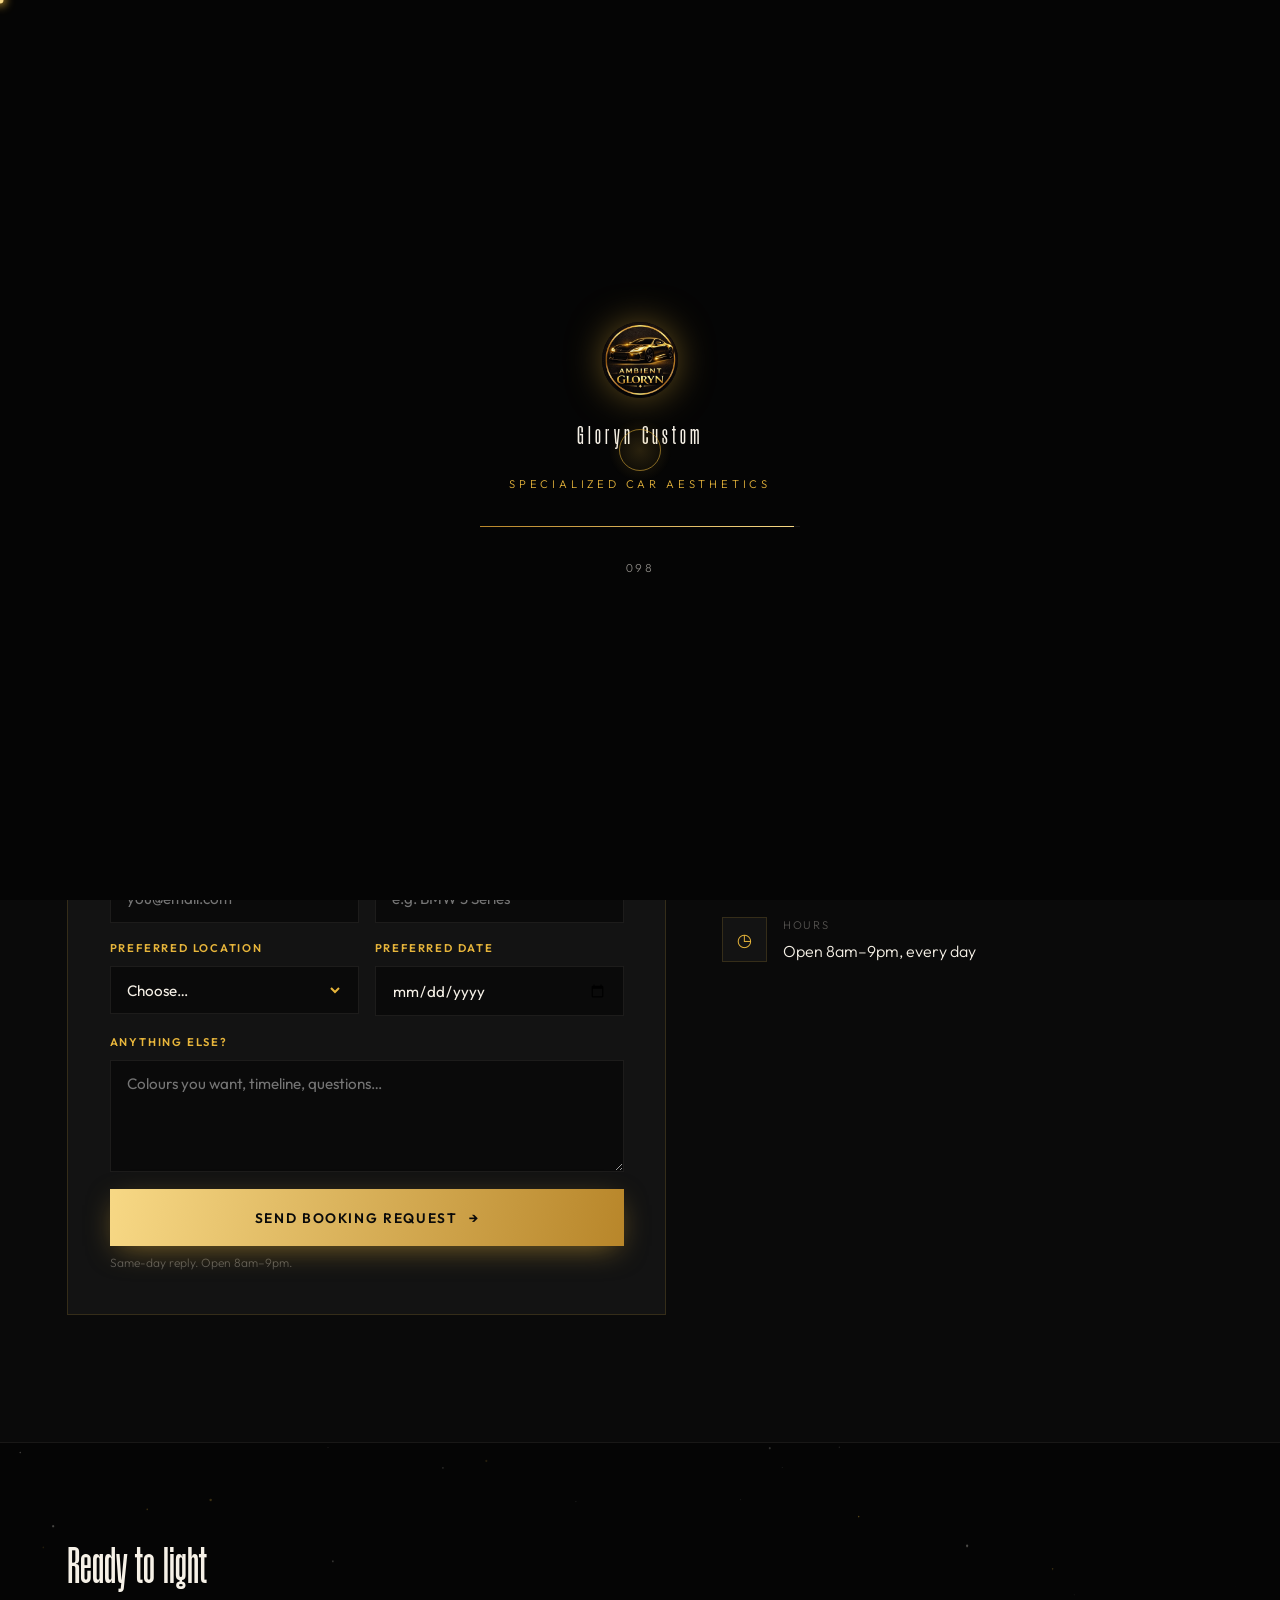
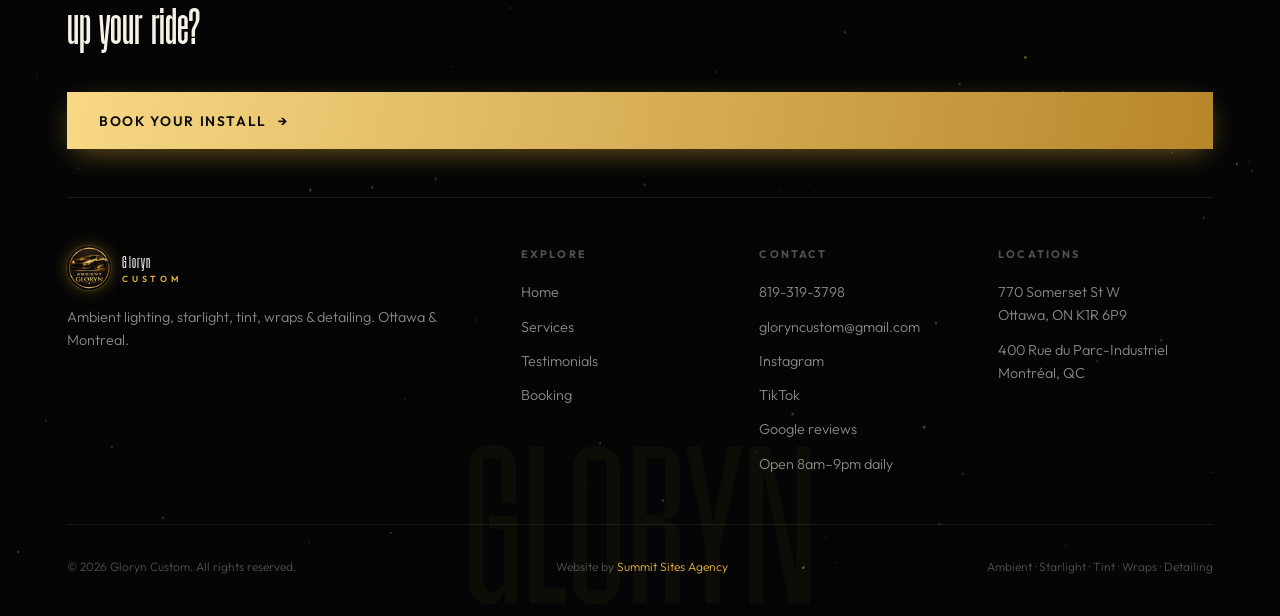
==== contact.html @ 72f6cd5b "hero page text" ====
<!DOCTYPE html>
<html lang="en">
<head>
<meta charset="UTF-8" />
<meta name="viewport" content="width=device-width, initial-scale=1.0" />
<title>Booking &amp; Contact — Gloryn Custom | Ottawa &amp; Montreal</title>
<meta name="description" content="Book your ambient lighting, starlight, tint, wrap or detailing install with Gloryn Custom. Ottawa: 770 Somerset St W. Montreal: 400 Rue du Parc-Industriel. Open 8am–9pm daily." />
<meta name="theme-color" content="#0a0a0a" />
<link rel="preconnect" href="https://fonts.googleapis.com">
<link rel="preconnect" href="https://fonts.gstatic.com" crossorigin>
<link rel="icon" href="assets/img/logo-512.webp" type="image/webp" />
<link rel="stylesheet" href="assets/css/site.css?v=10" />
</head>
<body>
<a href="#main" class="skip">Skip to content</a>

<div class="loader" id="loader">
  <div class="loader-brand">
    <img src="assets/img/logo-512.webp" alt="Gloryn Custom" width="76" height="76" />
    <div class="name">Gloryn Custom</div>
    <div class="tag">Specialized Car Aesthetics</div>
  </div>
  <div class="loader-track"><div class="loader-fill"></div></div>
  <div class="loader-count">000</div>
</div>

<div class="atmosphere" aria-hidden="true"></div>
<div class="grain" aria-hidden="true"></div>

<!-- ============ topbar: navbar + promo ============ -->
<div class="topbar">
  <a class="promo" href="contact.html#book" aria-label="15% off your first installation — book now">
    <span><strong>15% off</strong> your first installation</span>
    <span class="promo-cta">Book now →</span>
  </a>
<header class="header">
  <div class="header-in">
    <a class="brand" href="index.html" aria-label="Gloryn Custom home">
      <img src="assets/img/logo-512.webp" alt="" width="38" height="38" />
      <span class="brand-name">Gloryn<small>Custom</small></span>
    </a>
    <nav class="nav-primary" aria-label="Primary">
      <ul>
        <li><a data-nav="index.html" href="index.html">Home</a></li>
        <li><a data-nav="services.html" href="services.html">Services</a></li>
        <li><a data-nav="testimonials.html" href="testimonials.html">Testimonials</a></li>
        <li><a data-nav="contact.html" href="contact.html">Booking</a></li>
      </ul>
    </nav>
    <div class="header-right">
      <button class="menu-btn" data-menu-open aria-label="Open menu">
        <span class="bars"><span></span><span></span></span><span class="menu-word">Menu</span>
      </button>
    </div>
  </div>
</header>
</div>

<!-- ============ nav overlay ============ -->
<div class="nav-menu" id="navMenu" aria-hidden="true">
  <canvas class="starfield" aria-hidden="true"></canvas>
  <div class="nav-top">
    <a class="brand" href="index.html"><img src="assets/img/logo-512.webp" alt="" width="38" height="38" /><span class="brand-name">Gloryn<small>Custom</small></span></a>
    <button class="nav-close" data-menu-close aria-label="Close menu">Close ✕</button>
  </div>
  <nav class="nav-mid shell" aria-label="Overlay">
    <ul class="nav-list">
      <li><a class="nav-item" href="index.html"><span class="idx">01</span><span class="lab">Home</span></a></li>
      <li><a class="nav-item" href="services.html"><span class="idx">02</span><span class="lab">Services</span></a></li>
      <li><a class="nav-item" href="testimonials.html"><span class="idx">03</span><span class="lab">Testimonials</span></a></li>
      <li><a class="nav-item" href="contact.html"><span class="idx">04</span><span class="lab">Booking</span></a></li>
    </ul>
  </nav>
  <div class="nav-bottom">
    <span>Ottawa · Montreal — Open 8am–9pm daily</span>
    <a href="tel:8193193798">819-319-3798 →</a>
  </div>
</div>

<main id="main">

  <!-- ============ page hero ============ -->
  <section class="page-hero" style="padding-bottom:0">
    <canvas class="starfield" aria-hidden="true"></canvas>
    <div class="shell">
      <span class="eyebrow reveal" data-gate><span class="dot"></span>Booking</span>
      <h1 class="display display-1 reveal-title" data-reveal-title data-gate>Let's book<br>your build.</h1>
      <p class="lede reveal" data-gate style="--rd:200ms">Tell us about your car. We'll confirm a time — fast.</p>
    </div>
  </section>

  <!-- ============ booking + info ============ -->
  <section class="section" id="book" aria-label="Booking form">
    <div class="shell">
      <div class="contact-grid">

        <!-- form -->
        <div class="form-card reveal">
          <h2 class="display display-3" style="margin-bottom:1.4rem">Request a booking</h2>
          <form id="bookingForm" novalidate>
            <div class="field">
              <label for="f-service">Service</label>
              <select id="f-service" name="service" required>
                <option value="" disabled selected>Choose a service…</option>
                <option>Ambient Lighting</option>
                <option>Starlight Headliner</option>
                <option>Shooting Stars</option>
                <option>Custom Logo</option>
                <option>Window Tint</option>
                <option>Car Wraps</option>
                <option>Car Detailing</option>
                <option>Multiple / Not sure</option>
              </select>
            </div>
            <div class="field-row">
              <div class="field">
                <label for="f-name">Name</label>
                <input id="f-name" name="name" type="text" autocomplete="name" placeholder="Your name" required />
              </div>
              <div class="field">
                <label for="f-phone">Phone</label>
                <input id="f-phone" name="phone" type="tel" autocomplete="tel" placeholder="(819) 000-0000" required />
              </div>
            </div>
            <div class="field-row">
              <div class="field">
                <label for="f-email">Email</label>
                <input id="f-email" name="email" type="email" autocomplete="email" placeholder="you@email.com" required />
              </div>
              <div class="field">
                <label for="f-car">Car (make &amp; model)</label>
                <input id="f-car" name="car" type="text" placeholder="e.g. BMW 3 Series" />
              </div>
            </div>
            <div class="field-row">
              <div class="field">
                <label for="f-location">Preferred location</label>
                <select id="f-location" name="location" required>
                  <option value="" disabled selected>Choose…</option>
                  <option>Ottawa — 770 Somerset St W</option>
                  <option>Montreal — 400 Rue du Parc-Industriel</option>
                </select>
              </div>
              <div class="field">
                <label for="f-date">Preferred date</label>
                <input id="f-date" name="date" type="date" />
              </div>
            </div>
            <div class="field">
              <label for="f-message">Anything else?</label>
              <textarea id="f-message" name="message" placeholder="Colours you want, timeline, questions…"></textarea>
            </div>
            <button class="btn btn--gold btn--lg" type="submit" id="bookingSubmit" style="width:100%;justify-content:center">
              Send booking request <span class="arrow">→</span>
            </button>
            <p class="form-note">Same-day reply. Open 8am–9pm.</p>
            <div class="form-status" id="bookingStatus" role="status" aria-live="polite"></div>
          </form>
        </div>

        <!-- info -->
        <div class="reveal" style="--rd:120ms">
          <div class="info-block">
            <div class="info-item">
              <span class="ic">✆</span>
              <div><div class="k">Call or text</div><div class="v"><a href="tel:8193193798">819-319-3798</a></div></div>
            </div>
            <div class="info-item">
              <span class="ic">✉</span>
              <div><div class="k">Email</div><div class="v"><a href="mailto:gloryncustom@gmail.com">gloryncustom@gmail.com</a></div></div>
            </div>
            <div class="info-item">
              <span class="ic">◎</span>
              <div><div class="k">Instagram</div><div class="v"><a href="https://www.instagram.com/gloryncustom/" target="_blank" rel="noopener">@gloryncustom</a></div></div>
            </div>
            <div class="info-item">
              <span class="ic">♪</span>
              <div><div class="k">TikTok</div><div class="v"><a href="https://www.tiktok.com/@gloryncustom" target="_blank" rel="noopener">@gloryncustom</a></div></div>
            </div>
            <div class="info-item">
              <span class="ic">★</span>
              <div><div class="k">Google</div><div class="v"><a href="https://share.google/kh2nYeU2pTBoFxN5n" target="_blank" rel="noopener">Read &amp; write reviews</a></div></div>
            </div>
            <div class="info-item">
              <span class="ic">◷</span>
              <div><div class="k">Hours</div><div class="v">Open 8am–9pm, every day</div></div>
            </div>
          </div>

        </div>

      </div>
    </div>
  </section>

</main>

<!-- ============ footer ============ -->
<footer class="footer">
  <canvas class="starfield" aria-hidden="true"></canvas>
  <div class="shell footer-in">
    <div class="footer-cta">
      <h2>Ready to light<br>up your ride?</h2>
      <a class="btn btn--gold btn--lg" href="#book">Book your install <span class="arrow">→</span></a>
    </div>
    <div class="footer-cols">
      <div class="footer-brand">
        <a class="brand" href="index.html"><img src="assets/img/logo-512.webp" alt="" width="44" height="44" /><span class="brand-name">Gloryn<small>Custom</small></span></a>
        <p>Ambient lighting, starlight, tint, wraps &amp; detailing. Ottawa &amp; Montreal.</p>
      </div>
      <div class="footer-col">
        <h4>Explore</h4>
        <ul>
          <li><a href="index.html">Home</a></li>
          <li><a href="services.html">Services</a></li>
          <li><a href="testimonials.html">Testimonials</a></li>
          <li><a href="contact.html">Booking</a></li>
        </ul>
      </div>
      <div class="footer-col">
        <h4>Contact</h4>
        <ul>
          <li><a href="tel:8193193798">819-319-3798</a></li>
          <li><a href="mailto:gloryncustom@gmail.com">gloryncustom@gmail.com</a></li>
          <li><a href="https://www.instagram.com/gloryncustom/" target="_blank" rel="noopener">Instagram</a></li>
          <li><a href="https://www.tiktok.com/@gloryncustom" target="_blank" rel="noopener">TikTok</a></li>
          <li><a href="https://share.google/kh2nYeU2pTBoFxN5n" target="_blank" rel="noopener">Google reviews</a></li>
          <li>Open 8am–9pm daily</li>
        </ul>
      </div>
      <div class="footer-col">
        <h4>Locations</h4>
        <ul>
          <li>770 Somerset St W<br>Ottawa, ON K1R 6P9</li>
          <li>400 Rue du Parc-Industriel<br>Montréal, QC</li>
        </ul>
      </div>
    </div>
    <div class="footer-legal">
      <span>© <span data-year>2026</span> Gloryn Custom. All rights reserved.</span>
      <span>Website by <a href="https://summit-sites.vercel.app/" target="_blank" rel="noopener">Summit Sites Agency</a></span>
      <span>Ambient · Starlight · Tint · Wraps · Detailing</span>
    </div>
  </div>
  <div class="footer-watermark" aria-hidden="true">GLORYN</div>
</footer>

<script src="assets/js/site.js?v=4" defer></script>
</body>
</html>
---- assets/css/site.css ----
/* ============================================================
   GLORYN CUSTOM — shared design system
   Cinematic dark luxury · black & gold · living light
   ============================================================ */

/* ---------- fonts ---------- */
@import url('https://fonts.googleapis.com/css2?family=Outfit:wght@300;400;500;600;700&display=swap');

@font-face{ font-family:'Galgo'; font-style:normal; font-weight:300; font-display:swap;
  src:url('../fonts/galgo-light.woff2') format('woff2'), url('../fonts/galgo-light.woff') format('woff') }
@font-face{ font-family:'Galgo'; font-style:normal; font-weight:400; font-display:swap;
  src:url('../fonts/galgo-regular.woff2') format('woff2'), url('../fonts/galgo-regular.woff') format('woff') }
@font-face{ font-family:'Galgo'; font-style:normal; font-weight:700; font-display:swap;
  src:url('../fonts/galgo-bold.woff2') format('woff2'), url('../fonts/galgo-bold.woff') format('woff') }

/* ---------- tokens ---------- */
:root{
  --bg:#0a0a0a;
  --bg-deep:#050505;
  --surface:#131313;
  --surface-2:#1b1a18;
  --ink:#0a0a0a;

  --gold:#e7b53b;
  --gold-bright:#f7d885;
  --gold-deep:#b8862a;
  --bronze:#8a5a1e;

  --cream:#f6f1e7;
  --muted:rgba(246,241,231,.56);
  --faint:rgba(246,241,231,.32);
  --line:rgba(231,181,59,.16);
  --line-soft:rgba(246,241,231,.08);

  --yellow:#ffce00;          /* flat hero placeholder */
  --yellow-ink:#100c00;

  --shell:78rem;
  --gutter:clamp(1.25rem, 4vw, 3.5rem);
  --radius:0;
  --radius-lg:0;
  --radius-pill:0;

  --ease:cubic-bezier(.22,1,.36,1);
  --ease-out:cubic-bezier(.16,1,.3,1);

  --font-display:'Galgo', serif;
  --font-body:'Outfit', system-ui, sans-serif;
}

/* ---------- reset ---------- */
*{ margin:0; padding:0; box-sizing:border-box }
html{ -webkit-text-size-adjust:100%; scroll-behavior:smooth; scroll-padding-top:6.5rem }
body{
  background:var(--bg);
  color:var(--cream);
  font-family:var(--font-body);
  font-weight:300;
  line-height:1.6;
  overflow-x:hidden;
  -webkit-font-smoothing:antialiased;
  text-rendering:optimizeLegibility;
}
a{ color:inherit; text-decoration:none }
button{ font:inherit; color:inherit; background:none; border:none; cursor:pointer }
ul{ list-style:none }
img{ display:block; max-width:100% }
::selection{ background:var(--gold); color:var(--ink) }
:focus-visible{ outline:2px solid var(--gold); outline-offset:3px; border-radius:2px }

/* hide scrollbar but keep scroll */
html{ scrollbar-width:none }
body::-webkit-scrollbar{ display:none }

.sr-only{ position:absolute; width:1px; height:1px; padding:0; margin:-1px; overflow:hidden; clip:rect(0,0,0,0); white-space:nowrap; border:0 }
.skip{ position:fixed; left:1rem; top:1rem; z-index:200; background:var(--gold); color:var(--ink); padding:.6rem 1.1rem; border-radius:.6rem; font-size:.8rem; font-weight:600; transform:translateY(-200%); transition:transform .25s }
.skip:focus{ transform:none }

@media (prefers-reduced-motion: reduce){
  *{ animation-duration:.001ms !important; animation-delay:0s !important; animation-iteration-count:1 !important; transition-duration:.001ms !important; scroll-behavior:auto !important }
}

/* ============================================================
   atmosphere — grain + vignette on the dark canvas
   ============================================================ */
.atmosphere{ position:fixed; inset:0; z-index:0; pointer-events:none }
.atmosphere::before{  /* radial gold bloom top */
  content:""; position:absolute; inset:0;
  background:
    radial-gradient(120% 80% at 50% -10%, rgba(231,181,59,.10), transparent 55%),
    radial-gradient(90% 60% at 85% 110%, rgba(138,90,30,.10), transparent 60%);
}
.grain{ position:fixed; inset:0; z-index:1; pointer-events:none; opacity:.05; mix-blend-mode:overlay;
  background-image:url("data:image/svg+xml,%3Csvg xmlns='http://www.w3.org/2000/svg' width='140' height='140'%3E%3Cfilter id='n'%3E%3CfeTurbulence type='fractalNoise' baseFrequency='.9' numOctaves='2'/%3E%3C/filter%3E%3Crect width='100%25' height='100%25' filter='url(%23n)'/%3E%3C/svg%3E"); }

/* starfield canvas (dark sections) */
.starfield{ position:absolute; inset:0; width:100%; height:100%; z-index:0; pointer-events:none }

/* ============================================================
   custom cursor (fine pointers only)
   ============================================================ */
.cursor-dot,.cursor-ring{ display:none }
@media (hover:hover) and (pointer:fine){
  html.has-cursor, html.has-cursor *{ cursor:none !important }
  .cursor-dot{
    display:block; position:fixed; top:0; left:0; z-index:9999;
    width:7px; height:7px; border-radius:50%;
    background:var(--gold-bright);
    box-shadow:0 0 10px 2px rgba(231,181,59,.9);
    transform:translate(-50%,-50%); pointer-events:none;
  }
  .cursor-ring{
    display:block; position:fixed; top:0; left:0; z-index:9998;
    width:42px; height:42px; border-radius:50%;
    border:1.5px solid rgba(231,181,59,.55);
    transform:translate(-50%,-50%); pointer-events:none;
    transition:width .3s var(--ease), height .3s var(--ease), background .3s, border-color .3s;
  }
  .cursor-ring::after{ content:""; position:absolute; inset:-12px; border-radius:50%;
    background:radial-gradient(circle, rgba(231,181,59,.16), transparent 70%); }
  html.cursor-hover .cursor-ring{ width:64px; height:64px; background:rgba(231,181,59,.08); border-color:rgba(231,181,59,.8) }
  html.cursor-hover .cursor-dot{ opacity:0 }
}

/* ============================================================
   layout helpers
   ============================================================ */
.shell{ width:100%; max-width:var(--shell); margin-inline:auto; padding-inline:var(--gutter) }
.section{ position:relative; z-index:2; padding-block:clamp(4.5rem,10vw,9rem) }
.section--tight{ padding-block:clamp(3rem,6vw,5rem) }
main{ position:relative; z-index:2 }

.eyebrow{ display:inline-flex; align-items:center; gap:.6rem; font-size:.72rem; font-weight:600;
  text-transform:uppercase; letter-spacing:.28em; color:var(--gold) }
.eyebrow .dot{ display:none }
.eyebrow--muted{ color:var(--faint) } .eyebrow--muted .dot{ background:var(--faint); box-shadow:none }

/* ---------- typography ---------- */
.display{ font-family:var(--font-display); font-weight:400; line-height:1.02; letter-spacing:.01em; color:var(--cream) }
.display-1{ font-size:clamp(2.9rem, 8.5vw, 7.2rem) }
.display-2{ font-size:clamp(2.2rem, 5.5vw, 4.4rem) }
.display-3{ font-size:clamp(1.7rem, 3.4vw, 2.7rem) }
.lede{ font-size:clamp(1.05rem,1.6vw,1.3rem); color:var(--muted); font-weight:300; max-width:46ch; line-height:1.7 }
.gold-text{ color:var(--gold) }
.serif-italic{ font-family:var(--font-display); font-style:normal }

/* gold gradient text */
.grad-gold{ background:linear-gradient(100deg,var(--gold-bright),var(--gold) 45%,var(--gold-deep));
  -webkit-background-clip:text; background-clip:text; color:transparent }

/* ============================================================
   buttons / pills
   ============================================================ */
.btn{ display:inline-flex; align-items:center; gap:.7rem; font-size:.82rem; font-weight:600;
  text-transform:uppercase; letter-spacing:.12em; padding:.95rem 1.6rem; border-radius:var(--radius-pill);
  transition:transform .55s var(--ease), background .55s, color .55s, box-shadow .55s; will-change:transform }
.btn .arrow{ display:inline-flex; transition:transform .55s var(--ease) }
.btn:hover{ transform:translateY(-4px) }
.btn:hover .arrow{ transform:translate(8px,0) }
.btn--gold{ background:linear-gradient(100deg,var(--gold-bright),var(--gold-deep)); color:var(--ink);
  box-shadow:0 8px 30px -8px rgba(231,181,59,.55) }
.btn--gold:hover{ box-shadow:0 14px 40px -8px rgba(231,181,59,.7) }
.btn--ghost{ border:1px solid var(--line); color:var(--cream) }
.btn--ghost:hover{ border-color:var(--gold); color:var(--gold) }
.btn--ink{ background:var(--ink); color:var(--gold) }
.btn--lg{ padding:1.1rem 2rem; font-size:.86rem }

/* ============================================================
   reveal system
   ============================================================ */
.reveal{ opacity:0; transform:translate3d(var(--rx,0), var(--ry,54px),0) scale(var(--rsc,1));
  transition:opacity 1.5s var(--ease), transform 1.5s var(--ease); transition-delay:var(--rd,0ms); will-change:opacity,transform }
.reveal.is-visible{ opacity:1; transform:translate3d(0,0,0) scale(1) }

/* per-letter title reveal (from laocoon) */
.char{ display:inline-block; opacity:0; transform:translateY(.9em); filter:blur(20px);
  transition:opacity 1.3s var(--ease-out), transform 1.3s var(--ease-out), filter 1.3s var(--ease-out) }
.reveal-title.is-visible .char{ opacity:1; transform:translateY(0); filter:blur(0) }

/* line mask reveal */
.line-reveal .ln{ display:block; overflow:hidden }
.line-reveal .ln-in{ display:block; transform:translateY(110%); transition:transform 1.7s var(--ease-out); transition-delay:var(--ld,0ms) }
.line-reveal.is-visible .ln-in{ transform:translateY(0) }

/* ============================================================
   header
   ============================================================ */
/* fixed stack: navbar on top, promo bar locked directly beneath it */
.topbar{ position:fixed; inset-inline:0; top:0; z-index:90; transition:transform 1.15s var(--ease) }
.topbar.nav-hidden{ transform:translateY(-100%); pointer-events:none }
.header{ position:relative; z-index:2; transition:background .4s, backdrop-filter .4s, border-color .4s;
  border-bottom:1px solid transparent }

/* ---- promo / announcement bar (under the navbar, all pages) ---- */
.promo{ position:relative; z-index:1; display:flex; align-items:center; justify-content:center; gap:.55rem; flex-wrap:wrap;
  padding:.55rem 1rem; text-align:center; text-decoration:none;
  background:linear-gradient(90deg,#0b0b0a,#17140e 50%,#0b0b0a); border-bottom:1px solid var(--line);
  font-size:.68rem; font-weight:600; letter-spacing:.16em; text-transform:uppercase; color:var(--muted);
  transition:color .3s }
.promo .star{ color:var(--gold); filter:drop-shadow(0 0 5px rgba(231,181,59,.6)) }
.promo strong{ color:var(--gold-bright); font-weight:700 }
.promo .promo-cta{ color:var(--gold); border-bottom:1px solid rgba(231,181,59,.45); padding-bottom:1px; transition:color .3s, border-color .3s }
.promo:hover .promo-cta{ color:var(--gold-bright); border-color:var(--gold) }
@media(max-width:520px){ .promo{ font-size:.6rem; letter-spacing:.1em; gap:.4rem } .promo .promo-cta{ display:none } }
.header.scrolled{ background:rgba(10,10,10,.72); backdrop-filter:blur(14px) saturate(140%); border-bottom-color:var(--line-soft) }
.header-in{ display:flex; align-items:center; justify-content:space-between; gap:1.5rem; padding:1.1rem var(--gutter) }
.brand{ display:inline-flex; align-items:center; gap:.7rem; transition:transform .35s var(--ease) }
.brand:hover{ transform:scale(1.03) }
.brand img{ width:38px; height:38px; border-radius:50%; box-shadow:0 0 0 1px var(--line), 0 0 18px -4px rgba(231,181,59,.6) }
.brand-name{ font-family:var(--font-display); font-size:1.25rem; letter-spacing:.06em; line-height:1 }
.brand-name small{ display:block; font-family:var(--font-body); font-size:.55rem; letter-spacing:.42em; text-transform:uppercase; color:var(--gold); font-weight:600; margin-top:.15rem }

.nav-primary{ display:none }
.nav-primary ul{ display:flex; align-items:center; gap:2.2rem }
.nav-primary a{ position:relative; font-size:.78rem; font-weight:500; text-transform:uppercase; letter-spacing:.18em; color:var(--muted); transition:color .3s }
.nav-primary a::after{ content:""; position:absolute; left:0; bottom:-6px; width:0; height:1px; background:var(--gold); transition:width .35s var(--ease) }
.nav-primary a:hover, .nav-primary a[aria-current="page"]{ color:var(--cream) }
.nav-primary a:hover::after, .nav-primary a[aria-current="page"]::after{ width:100% }

.header-right{ display:flex; align-items:center; gap:1rem }
.menu-btn{ display:inline-flex; align-items:center; gap:.6rem; border:1px solid var(--line); border-radius:var(--radius-pill);
  padding:.6rem 1rem; font-size:.7rem; font-weight:600; text-transform:uppercase; letter-spacing:.16em; color:var(--cream);
  transition:border-color .3s, color .3s, background .3s }
.menu-btn:hover{ border-color:var(--gold); color:var(--gold) }
.menu-btn .bars{ display:inline-flex; flex-direction:column; gap:3px }
.menu-btn .bars span{ width:16px; height:1.5px; background:currentColor; transition:transform .3s }
.menu-word{ display:none }

/* header sitting over the yellow hero → ink text for contrast (reverts once scrolled) */
.header.hero-light:not(.scrolled) .brand-name{ color:var(--ink) }
.header.hero-light:not(.scrolled) .brand-name small{ color:rgba(16,12,0,.7) }
.header.hero-light:not(.scrolled) .nav-primary a{ color:rgba(16,12,0,.6) }
.header.hero-light:not(.scrolled) .nav-primary a:hover,
.header.hero-light:not(.scrolled) .nav-primary a[aria-current="page"]{ color:var(--ink) }
.header.hero-light:not(.scrolled) .nav-primary a::after{ background:var(--ink) }
.header.hero-light:not(.scrolled) .menu-btn{ color:var(--ink); border-color:rgba(16,12,0,.3) }
.header.hero-light:not(.scrolled) .menu-btn:hover{ border-color:var(--ink) }
.header.hero-light:not(.scrolled) .btn--gold{ background:var(--ink); color:var(--gold); box-shadow:0 8px 24px -10px rgba(0,0,0,.5) }

@media(min-width:600px){ .menu-word{ display:inline } }
@media(min-width:1000px){ .nav-primary{ display:flex } }

/* ============================================================
   full-screen nav overlay
   ============================================================ */
.nav-menu{ position:fixed; inset:0; z-index:150; display:flex; flex-direction:column; background:var(--bg-deep);
  opacity:0; pointer-events:none; transition:opacity .5s var(--ease); overflow:hidden }
.nav-menu.open{ opacity:1; pointer-events:auto }
.nav-menu .starfield{ opacity:.7 }
.nav-top{ position:relative; z-index:2; display:flex; align-items:center; justify-content:space-between; padding:1.1rem var(--gutter) }
.nav-close{ display:inline-flex; align-items:center; gap:.55rem; border:1px solid var(--line); border-radius:var(--radius-pill);
  padding:.55rem 1.1rem; font-size:.7rem; font-weight:600; text-transform:uppercase; letter-spacing:.16em; color:var(--muted);
  transition:border-color .3s, color .3s }
.nav-close:hover{ border-color:var(--gold); color:var(--gold) }
.nav-mid{ position:relative; z-index:2; flex:1; display:flex; flex-direction:column; justify-content:center }
.nav-list{ display:flex; flex-direction:column }
.nav-item{ display:flex; align-items:baseline; gap:1.2rem; padding-block:.35rem; width:100%; text-align:left;
  font-family:var(--font-display); font-size:clamp(2.4rem,8vw,5.5rem); line-height:1.08; color:var(--faint);
  transform:translateY(2rem); opacity:0; transition:transform 1s var(--ease), opacity 1s var(--ease), color .5s }
.nav-menu.open .nav-item{ transform:translateY(0); opacity:1 }
.nav-item .idx{ font-family:var(--font-body); font-size:.9rem; font-weight:500; color:var(--gold); letter-spacing:.1em; flex:none; width:2.5rem }
.nav-item:hover{ color:var(--cream) }
.nav-item:hover .lab{ padding-left:.6rem }
.nav-item .lab{ transition:padding .35s var(--ease) }
.nav-bottom{ position:relative; z-index:2; display:flex; flex-wrap:wrap; gap:1rem; align-items:center; justify-content:space-between;
  border-top:1px solid var(--line-soft); padding:1.3rem var(--gutter); font-size:.75rem; letter-spacing:.06em; color:var(--faint) }
.nav-bottom a{ color:var(--gold); transition:color .3s } .nav-bottom a:hover{ color:var(--gold-bright) }

/* ============================================================
   loader
   ============================================================ */
.loader{ position:fixed; inset:0; z-index:300; display:flex; flex-direction:column; align-items:center; justify-content:center;
  gap:2rem; background:var(--bg-deep); transition:opacity .6s var(--ease), visibility .6s }
.loader.done{ opacity:0; visibility:hidden }
.loader-brand{ display:flex; flex-direction:column; align-items:center; gap:1rem; text-align:center }
.loader-brand img{ width:76px; height:76px; border-radius:50%; box-shadow:0 0 40px -6px rgba(231,181,59,.6) }
.loader-brand .name{ font-family:var(--font-display); font-size:1.8rem; letter-spacing:.14em }
.loader-brand .tag{ font-size:.7rem; letter-spacing:.34em; text-transform:uppercase; color:var(--gold) }
.loader-track{ width:min(20rem,60vw); height:1px; background:var(--line-soft); overflow:hidden }
.loader-fill{ height:100%; width:0; background:linear-gradient(90deg,var(--gold-deep),var(--gold-bright)) }
.loader-count{ font-size:.72rem; letter-spacing:.2em; color:var(--muted); font-variant-numeric:tabular-nums }

/* ============================================================
   scroll-linked image-sequence hero (home)
   ============================================================ */
.seq-hero{ position:relative; height:800vh; background:#0b0b0c }
.seq-stage{ position:relative; height:100svh; width:100%; overflow:hidden; background:#0b0b0c;
  border-radius:0 0 clamp(1.5rem,4vw,3rem) clamp(1.5rem,4vw,3rem) }
#seqCanvas{ position:absolute; inset:0; width:100%; height:100%; display:block }
.seq-scrim{ position:absolute; inset:0; z-index:2; pointer-events:none;
  background:
    radial-gradient(130% 100% at 50% 46%, transparent 42%, rgba(6,6,7,.5) 100%),
    linear-gradient(to bottom, rgba(6,6,7,.5), transparent 24%, transparent 66%, rgba(6,6,7,.62)) }
.seq-hero .hero-wordmark{ position:absolute; left:0; right:0; top:50%; transform:translateY(-50%); z-index:3;
  width:100%; margin:0; padding-inline:clamp(.75rem,2.5vw,2.5rem); line-height:0; pointer-events:none;
  will-change:opacity,transform,filter }
.seq-hero .hero-wordmark svg{ filter:drop-shadow(0 8px 44px rgba(0,0,0,.6)) }
.seq-hero .hero-wordmark text{ fill:var(--cream) }
.seq-hero .hero-scroll{ z-index:3; color:var(--cream); text-shadow:0 2px 20px rgba(0,0,0,.6) }
/* scroll-synced captions over the frames (char-by-char GSAP reveal) */
.seq-caps{ position:absolute; inset:0; z-index:3; pointer-events:none; display:grid; place-items:center }
.seq-cap{ grid-area:1/1; margin:0; text-align:center; padding-inline:6vw; overflow:hidden;
  font-family:var(--font-display); font-weight:400; color:var(--cream); letter-spacing:.01em;
  font-size:clamp(2rem,7vw,5.5rem); line-height:1.12; text-shadow:0 4px 34px rgba(0,0,0,.65) }
.seq-cap .ch{ display:inline-block; white-space:pre; will-change:transform,opacity }
.seq-loader{ position:absolute; z-index:5; inset:0; display:flex; flex-direction:column; align-items:center; justify-content:center;
  gap:1.1rem; background:#0b0b0c; transition:opacity .8s var(--ease), visibility .8s }
.seq-loader.is-done{ opacity:0; visibility:hidden }
.seq-loader__bar{ width:min(18rem,54vw); height:1px; background:var(--line-soft); overflow:hidden }
.seq-loader__bar i{ display:block; height:100%; width:0;
  background:linear-gradient(90deg,var(--gold-deep),var(--gold-bright)); transition:width .2s linear }
.seq-loader__txt{ font-size:.68rem; letter-spacing:.22em; text-transform:uppercase; color:var(--muted); font-variant-numeric:tabular-nums }

/* ============================================================
   HERO — flat yellow, video ready (home) [legacy / unused]
   ============================================================ */
.hero{ position:relative; min-height:100svh; display:flex; align-items:center; justify-content:center; overflow:hidden;
  background:var(--yellow); color:var(--yellow-ink); border-radius:0 0 var(--radius-lg) var(--radius-lg) }
.hero-wordmark{ position:relative; z-index:3; width:100%; margin:0; padding-inline:clamp(.75rem,2.5vw,2.5rem); line-height:0 }
.hero-wordmark svg{ display:block; width:100%; height:auto; overflow:visible }
.hero-wordmark text{ font-family:var(--font-display); font-weight:400; font-size:190px; fill:var(--yellow-ink) }
.hero-video{ position:absolute; inset:0; width:100%; height:100%; object-fit:cover; z-index:0; display:block }
.hero::after{ /* subtle depth so flat yellow still feels crafted */
  content:""; position:absolute; inset:0; z-index:1; pointer-events:none;
  background:
    radial-gradient(120% 90% at 50% 0%, rgba(255,255,255,.28), transparent 55%),
    radial-gradient(90% 70% at 50% 120%, rgba(0,0,0,.20), transparent 60%);
  mix-blend-mode:soft-light }
.hero-noise{ position:absolute; inset:0; z-index:1; pointer-events:none; opacity:.12; mix-blend-mode:multiply;
  background-image:url("data:image/svg+xml,%3Csvg xmlns='http://www.w3.org/2000/svg' width='120' height='120'%3E%3Cfilter id='n'%3E%3CfeTurbulence type='fractalNoise' baseFrequency='.85' numOctaves='2'/%3E%3C/filter%3E%3Crect width='100%25' height='100%25' filter='url(%23n)'/%3E%3C/svg%3E") }
.hero-inner{ position:relative; z-index:3; width:100%; padding-block:clamp(6rem,14vh,10rem) clamp(2.5rem,6vh,4rem) }
.hero-badge{ display:inline-flex; align-items:center; gap:.6rem; border:1px solid rgba(16,12,0,.28); border-radius:var(--radius-pill);
  padding:.5rem 1.1rem; font-size:.68rem; font-weight:700; text-transform:uppercase; letter-spacing:.2em; margin-bottom:1.6rem }
.hero-badge .dot{ width:6px; height:6px; border-radius:50%; background:var(--yellow-ink) }
.hero h1{ font-family:var(--font-display); font-weight:400; font-size:clamp(3rem,11vw,9rem); line-height:.92; letter-spacing:.01em }
.hero h1 em{ font-style:normal; position:relative }
.hero-sub{ margin-top:1.6rem; max-width:44ch; font-size:clamp(1rem,1.5vw,1.25rem); font-weight:400; color:rgba(16,12,0,.72) }
.hero-cta{ margin-top:2.2rem; display:flex; flex-wrap:wrap; gap:.9rem }
.hero .btn--gold{ background:var(--ink); color:var(--gold); box-shadow:0 10px 34px -10px rgba(0,0,0,.5) }
.hero .btn--ghost{ border-color:rgba(16,12,0,.35); color:var(--yellow-ink) }
.hero .btn--ghost:hover{ border-color:var(--yellow-ink); background:rgba(16,12,0,.06); color:var(--yellow-ink) }
.hero-trust{ margin-top:clamp(2.5rem,6vh,4rem); display:grid; grid-template-columns:1fr; gap:1rem;
  border-top:1px solid rgba(16,12,0,.18); padding-top:1.6rem }
.hero-trust .ht{ display:flex; align-items:center; gap:.7rem; font-size:.82rem; font-weight:500; letter-spacing:.02em }
.hero-trust .ht b{ font-weight:700 }
.hero-trust .ht .ic{ font-size:1.1rem }
.hero-scroll{ position:absolute; z-index:3; right:var(--gutter); bottom:2rem; display:flex; align-items:center; gap:.6rem;
  font-size:.68rem; text-transform:uppercase; letter-spacing:.24em; font-weight:600; writing-mode:vertical-rl }
.hero-placeholder-note{ position:absolute; z-index:3; left:var(--gutter); bottom:1.4rem; font-size:.62rem; letter-spacing:.18em;
  text-transform:uppercase; color:rgba(16,12,0,.4); font-weight:600 }
@media(min-width:720px){ .hero-trust{ grid-template-columns:repeat(3,auto); gap:2.5rem; justify-content:start } }

/* generic page hero (interior pages) */
.page-hero{ position:relative; padding-block:clamp(8rem,18vh,12rem) clamp(3rem,6vw,5rem); overflow:hidden }
/* when a marquee already sits under the topbar, the hero doesn't need the big top gap */
.page-hero--flush{ padding-top:clamp(2.5rem,5vw,4rem) }
.page-hero .display-1{ font-size:clamp(2.6rem,7vw,6rem) }
.page-hero .lede{ margin-top:1.4rem }

/* ============================================================
   services list (home) — menu-style large type
   ============================================================ */
.svc-list{ display:flex; flex-direction:column; margin-top:clamp(2rem,4vw,3.2rem);
  border-top:1px solid var(--line-soft) }
.svc-item{ position:relative; display:flex; align-items:baseline; gap:1.2rem; width:100%;
  padding-block:clamp(.85rem,1.9vw,1.5rem); border-bottom:1px solid var(--line-soft);
  font-family:var(--font-display); font-weight:400; line-height:1.05; color:var(--faint);
  font-size:clamp(1.9rem,5.5vw,3.6rem); transition:color .55s var(--ease) }
.svc-item .idx{ flex:none; width:2.5rem; font-family:var(--font-body); font-size:.9rem; font-weight:500;
  letter-spacing:.1em; color:var(--gold) }
.svc-item .lab{ flex:1; transition:padding .55s var(--ease) }
.svc-item .arrow{ flex:none; color:var(--gold); font-size:1.4rem; opacity:0; transform:translateX(-.9rem);
  transition:opacity .55s var(--ease), transform .55s var(--ease) }
.svc-item:hover{ color:var(--cream) }
.svc-item:hover .lab{ padding-left:1rem }
.svc-item:hover .arrow{ opacity:1; transform:translateX(0) }
.svc-item--all{ color:var(--gold) }
.svc-item--all:hover{ color:var(--gold-bright) }

/* ============================================================
   before / after reveal
   ============================================================ */
.ba{ position:relative; width:100%; aspect-ratio:3/2; border-radius:var(--radius-lg); overflow:hidden;
  border:1px solid var(--line); box-shadow:0 40px 80px -30px rgba(0,0,0,.8); cursor:ew-resize; user-select:none; touch-action:none }
.ba img{ position:absolute; inset:0; width:100%; height:100%; object-fit:cover; pointer-events:none }
.ba-after{ clip-path:inset(0 0 0 var(--pos,50%)) }
.ba-before-wrap{ clip-path:inset(0 calc(100% - var(--pos,50%)) 0 0) }
.ba-handle{ position:absolute; top:0; bottom:0; left:var(--pos,50%); width:2px; background:var(--gold); transform:translateX(-50%);
  box-shadow:0 0 18px 2px rgba(231,181,59,.7); z-index:3; pointer-events:none }
.ba-knob{ position:absolute; top:50%; left:50%; transform:translate(-50%,-50%); width:52px; height:52px; border-radius:50%;
  background:rgba(10,10,10,.7); border:1.5px solid var(--gold); display:grid; place-items:center; color:var(--gold);
  backdrop-filter:blur(6px); font-size:1.1rem }
.ba-tag{ position:absolute; bottom:1rem; z-index:2; font-size:.66rem; font-weight:700; text-transform:uppercase; letter-spacing:.18em;
  padding:.4rem .8rem; border-radius:var(--radius-pill); background:rgba(10,10,10,.55); backdrop-filter:blur(4px) }
.ba-tag.left{ left:1rem; color:var(--muted) } .ba-tag.right{ right:1rem; color:var(--gold) }

/* ============================================================
   gallery
   ============================================================ */
.gallery{ columns:2; column-gap:.9rem }
.gallery .g-item{ position:relative; break-inside:avoid; margin-bottom:.9rem; border-radius:var(--radius); overflow:hidden;
  border:1px solid var(--line-soft) }
.gallery img{ width:100%; height:auto; transition:transform .7s var(--ease), filter .7s; filter:saturate(1.02) }
.gallery .g-item::after{ content:""; position:absolute; inset:0; background:linear-gradient(to top, rgba(5,5,5,.55), transparent 45%);
  opacity:0; transition:opacity .5s }
.gallery .g-item .g-cap{ position:absolute; left:1rem; bottom:.9rem; z-index:2; font-size:.72rem; letter-spacing:.14em; text-transform:uppercase;
  color:var(--gold); opacity:0; transform:translateY(8px); transition:opacity .5s, transform .5s }
.gallery .g-item:hover img{ transform:scale(1.05) }
.gallery .g-item:hover::after,.gallery .g-item:hover .g-cap{ opacity:1; transform:translateY(0) }
@media(min-width:700px){ .gallery{ columns:3 } }
@media(min-width:1040px){ .gallery{ columns:4 } }

/* ============================================================
   service rows (services page)
   ============================================================ */
.srv-list{ margin-top:3rem; border-top:1px solid var(--line-soft) }
.srv{ border-bottom:1px solid var(--line-soft) }
.srv-in{ display:grid; grid-template-columns:1fr; gap:1.5rem; padding-block:clamp(2rem,5vw,3.5rem); align-items:center }
.srv-media{ position:relative; border-radius:var(--radius); overflow:hidden; aspect-ratio:4/3; border:1px solid var(--line-soft) }
.srv-media img{ width:100%; height:100%; object-fit:cover; transition:transform .8s var(--ease) }
.srv:hover .srv-media img{ transform:scale(1.06) }
.srv-media .idx{ position:absolute; top:1rem; left:1rem; z-index:2; font-family:var(--font-display); font-size:1.1rem;
  color:var(--gold); background:rgba(10,10,10,.5); backdrop-filter:blur(4px); width:2.6rem; height:2.6rem; border-radius:50%;
  display:grid; place-items:center }
.srv-body h3{ font-family:var(--font-display); font-size:clamp(1.9rem,4vw,3rem); font-weight:400; line-height:1.05 }
.srv-body p{ margin-top:1rem; color:var(--muted); max-width:52ch }
.srv-meta{ margin-top:1.4rem; display:flex; flex-wrap:wrap; gap:.6rem }
.srv-chip{ display:inline-flex; align-items:center; gap:.45rem; font-size:.72rem; font-weight:600; letter-spacing:.06em;
  padding:.5rem .9rem; border-radius:var(--radius-pill); border:1px solid var(--line); color:var(--gold) }
.srv-chip--muted{ border-color:var(--line-soft); color:var(--muted) }
@media(min-width:860px){
  .srv-in{ grid-template-columns:1fr 1.1fr; gap:3rem }
  .srv:nth-child(even) .srv-media{ order:2 }
}

/* ============================================================
   feature / split band
   ============================================================ */
.split{ display:grid; grid-template-columns:1fr; gap:clamp(2rem,5vw,4rem); align-items:center }
@media(min-width:900px){ .split{ grid-template-columns:1.05fr 1fr } .split--rev .split-media{ order:-1 } }

/* warranty band */
.warranty{ position:relative; border-radius:var(--radius-lg); overflow:hidden; padding:clamp(2.5rem,6vw,4.5rem);
  background:linear-gradient(120deg, var(--surface-2), var(--surface)); border:1px solid var(--line) }
.warranty::before{ content:""; position:absolute; right:-10%; top:-30%; width:50%; height:160%;
  background:radial-gradient(circle, rgba(231,181,59,.16), transparent 65%) }
.warranty .big{ font-family:var(--font-display); font-size:clamp(3.5rem,10vw,7rem); line-height:.9; color:var(--gold) }

/* ============================================================
   stats
   ============================================================ */
.stats{ display:grid; grid-template-columns:repeat(2,1fr); gap:2.5rem 1.5rem; margin-top:3rem }
.stat .n{ font-family:var(--font-display); font-size:clamp(3.4rem,8vw,6.2rem); line-height:1; color:var(--gold) }
.stat .l{ margin-top:.6rem; font-size:.8rem; letter-spacing:.06em; color:var(--muted) }
@media(min-width:760px){ .stats{ grid-template-columns:repeat(4,1fr) } }

/* ============================================================
   testimonials
   ============================================================ */
.rating-panel{ display:flex; flex-wrap:wrap; align-items:center; gap:1.5rem 3rem; padding:clamp(1.8rem,4vw,2.6rem);
  border-radius:var(--radius-lg); background:var(--surface); border:1px solid var(--line); margin-top:2.5rem }
.rating-panel .score{ font-family:var(--font-display); font-size:clamp(3rem,7vw,4.5rem); line-height:1; color:var(--gold) }
.stars{ display:inline-flex; gap:.15rem; color:var(--gold) }
.rp-meta{ font-size:.85rem; color:var(--muted) }
.tcards{ display:grid; grid-template-columns:1fr; gap:1.2rem; margin-top:2rem }
.tcard{ display:flex; flex-direction:column; gap:1.1rem; padding:1.6rem; border-radius:var(--radius);
  background:var(--surface); border:1px solid var(--line-soft); transition:transform .45s var(--ease), border-color .45s }
.tcard:hover{ transform:translateY(-5px); border-color:var(--line) }
.tcard .stars{ font-size:.9rem }
.tcard p{ font-size:1.02rem; line-height:1.65; color:var(--cream); font-weight:300 }
.tcard .who{ display:flex; align-items:center; gap:.85rem; margin-top:auto }
.tcard .av{ width:2.6rem; height:2.6rem; border-radius:50%; display:grid; place-items:center; font-weight:600;
  background:linear-gradient(120deg,var(--gold),var(--bronze)); color:var(--ink) }
.tcard .who .nm{ display:block; font-weight:500; font-size:.9rem } .tcard .who .rl{ display:block; font-size:.75rem; color:var(--faint) }
.tcard .g-badge{ font-size:.68rem; color:var(--faint); display:inline-flex; align-items:center; gap:.4rem }
@media(min-width:680px){ .tcards{ grid-template-columns:repeat(2,1fr) } }
@media(min-width:1000px){ .tcards{ grid-template-columns:repeat(3,1fr) } }

/* ============================================================
   forms (booking / contact)
   ============================================================ */
.contact-grid{ display:grid; grid-template-columns:1fr; gap:clamp(2rem,5vw,3.5rem) }
@media(min-width:920px){ .contact-grid{ grid-template-columns:1.1fr .9fr } }
.form-card{ padding:clamp(1.6rem,4vw,2.6rem); border-radius:var(--radius-lg); background:var(--surface); border:1px solid var(--line) }
.field{ display:flex; flex-direction:column; gap:.5rem; margin-bottom:1.1rem }
.field label{ font-size:.7rem; font-weight:600; text-transform:uppercase; letter-spacing:.16em; color:var(--gold) }
.field input,.field select,.field textarea{ width:100%; padding:.85rem 1rem; border-radius:.8rem; background:var(--bg);
  border:1px solid var(--line-soft); color:var(--cream); font-family:inherit; font-size:.95rem; transition:border-color .3s, background .3s }
.field input:focus,.field select:focus,.field textarea:focus{ outline:none; border-color:var(--gold); background:#0d0d0d }
.field textarea{ resize:vertical; min-height:7rem }
.field select{ appearance:none; background-image:url("data:image/svg+xml,%3Csvg xmlns='http://www.w3.org/2000/svg' width='14' height='14' fill='none' stroke='%23e7b53b' stroke-width='2'%3E%3Cpath d='M3 5l4 4 4-4'/%3E%3C/svg%3E"); background-repeat:no-repeat; background-position:right 1rem center }
.field-row{ display:grid; grid-template-columns:1fr; gap:0 1rem }
@media(min-width:560px){ .field-row{ grid-template-columns:1fr 1fr } }
.form-note{ font-size:.75rem; color:var(--faint); margin-top:.4rem }
.form-status{ margin-top:1rem; font-size:.85rem; padding:.9rem 1.1rem; border-radius:.7rem; display:none }
.form-status.show{ display:block }
.form-status.ok{ background:rgba(231,181,59,.12); border:1px solid var(--line); color:var(--gold) }
.form-status.err{ background:rgba(220,80,60,.12); border:1px solid rgba(220,80,60,.4); color:#f0a090 }

.info-block{ display:flex; flex-direction:column; gap:1.6rem }
.info-item{ display:flex; gap:1rem; align-items:flex-start }
.info-item .ic{ flex:none; width:2.8rem; height:2.8rem; border-radius:.9rem; display:grid; place-items:center;
  background:var(--surface); border:1px solid var(--line); color:var(--gold); font-size:1.1rem }
.info-item .k{ font-size:.7rem; text-transform:uppercase; letter-spacing:.16em; color:var(--faint) }
.info-item .v{ font-size:1rem; color:var(--cream); margin-top:.2rem } .info-item .v a:hover{ color:var(--gold) }
.locations{ display:grid; grid-template-columns:1fr; gap:1.2rem; margin-top:1rem }
@media(min-width:620px){ .locations{ grid-template-columns:1fr 1fr } }
.loc-card{ border-radius:var(--radius); overflow:hidden; border:1px solid var(--line-soft); background:var(--surface);
  transition:border-color .4s var(--ease), transform .4s var(--ease) }
.loc-card:hover{ border-color:var(--line); transform:translateY(-4px) }
.loc-map{ position:relative; height:150px; display:grid; place-items:center; overflow:hidden;
  background:
    radial-gradient(circle at 32% 42%, rgba(231,181,59,.16), transparent 58%),
    repeating-linear-gradient(0deg, rgba(246,241,231,.045) 0 1px, transparent 1px 28px),
    repeating-linear-gradient(90deg, rgba(246,241,231,.045) 0 1px, transparent 1px 28px),
    #0d0d0c }
.loc-map .pin{ font-size:1.7rem; color:var(--gold); filter:drop-shadow(0 0 12px rgba(231,181,59,.7)) }
.loc-card .loc-body{ padding:1.1rem 1.3rem 1.3rem }
.loc-card .loc-body .city{ font-family:var(--font-display); font-size:1.25rem; color:var(--gold) }
.loc-card .loc-body .addr{ font-size:.85rem; color:var(--muted); margin-top:.35rem }
.loc-directions{ margin-top:1rem; display:inline-flex; align-items:center; gap:.5rem; font-size:.72rem; font-weight:600;
  text-transform:uppercase; letter-spacing:.14em; color:var(--gold) }
.loc-directions .arrow{ transition:transform .35s var(--ease) }
.loc-card:hover .loc-directions .arrow{ transform:translateX(4px) }

/* ============================================================
   footer
   ============================================================ */
.footer{ position:relative; z-index:2; border-top:1px solid var(--line-soft); background:var(--bg-deep); overflow:hidden }
.footer .starfield{ opacity:.5 }
.footer-in{ position:relative; z-index:2; padding-block:clamp(3.5rem,8vw,6rem) 2.5rem }
.footer-cta{ display:flex; flex-direction:column; gap:2rem; padding-bottom:3rem; border-bottom:1px solid var(--line-soft) }
.footer-cta h2{ font-family:var(--font-display); font-size:clamp(2rem,5vw,3.6rem); font-weight:400; line-height:1.05; max-width:16ch }
.footer-cols{ display:grid; grid-template-columns:1fr 1fr; gap:2.5rem 1.5rem; padding-block:3rem }
.footer-brand{ grid-column:1/-1; display:flex; flex-direction:column; gap:1rem; max-width:28rem }
.footer-brand .brand img{ width:44px; height:44px }
.footer-brand p{ color:var(--muted); font-size:.9rem }
.footer-col h4{ font-size:.68rem; text-transform:uppercase; letter-spacing:.2em; color:var(--faint); margin-bottom:1.1rem }
.footer-col ul{ display:flex; flex-direction:column; gap:.7rem; font-size:.9rem; color:var(--muted) }
.footer-col a:hover{ color:var(--gold) }
.footer-legal{ display:flex; flex-direction:column; gap:.8rem; align-items:flex-start; justify-content:space-between;
  border-top:1px solid var(--line-soft); padding-top:2rem; font-size:.75rem; color:var(--faint) }
.footer-legal a{ color:var(--gold); transition:color .3s } .footer-legal a:hover{ color:var(--gold-bright) }
.footer-watermark{ position:absolute; z-index:1; inset-inline:0; bottom:-2vw; text-align:center; pointer-events:none; user-select:none;
  font-family:var(--font-display); font-size:clamp(4rem,20vw,18rem); line-height:.8; color:rgba(231,181,59,.045); white-space:nowrap }
@media(min-width:760px){
  .footer-cols{ grid-template-columns:2fr 1fr 1fr 1fr }
  .footer-brand{ grid-column:auto }
  .footer-legal{ flex-direction:row; align-items:center }
}

/* ============================================================
   UNIQUE MOTION FEATURES (adapted from awwwards templates)
   ============================================================ */

/* ---- contextual cursor label (fine pointers) ---- */
@media (hover:hover) and (pointer:fine){
  .cursor-label{ display:flex; position:fixed; top:0; left:0; z-index:9999; align-items:center; justify-content:center;
    padding:0; border-radius:50%; width:0; height:0; background:var(--gold); color:var(--ink);
    font-size:.62rem; font-weight:700; text-transform:uppercase; letter-spacing:.12em; white-space:nowrap; overflow:hidden;
    transform:translate(-50%,-50%); pointer-events:none; opacity:0;
    transition:width .35s var(--ease), height .35s var(--ease), opacity .3s }
  html.cursor-label-on .cursor-label{ width:74px; height:74px; opacity:1 }
  html.cursor-label-on .cursor-ring, html.cursor-label-on .cursor-dot{ opacity:0 }
}

/* ---- infinite marquee ticker ---- */
.marquee{ position:relative; z-index:2; overflow:hidden; display:flex; user-select:none;
  border-block:1px solid var(--line-soft); padding-block:clamp(1.1rem,2.2vw,1.9rem);
  -webkit-mask-image:linear-gradient(90deg, transparent, #000 8%, #000 92%, transparent);
          mask-image:linear-gradient(90deg, transparent, #000 8%, #000 92%, transparent) }
.marquee-track{ display:flex; flex-shrink:0; align-items:center; gap:clamp(1.5rem,3vw,2.6rem); padding-right:clamp(1.5rem,3vw,2.6rem);
  animation:marquee-x 52s linear infinite; will-change:transform }
.marquee:hover .marquee-track{ animation-play-state:paused }
.marquee--rev .marquee-track{ animation-direction:reverse }
.marquee-item{ font-family:var(--font-display); font-size:clamp(1.6rem,4vw,3.1rem); line-height:1; color:var(--cream); white-space:nowrap }
.marquee-item.ghost{ color:transparent; -webkit-text-stroke:1px rgba(231,181,59,.5) }
/* marquee pinned directly beneath the fixed topbar (promo bar) */
.marquee--top{ margin-top:var(--topbar-h, 7rem); border-top:0 }
.marquee-star{ color:var(--gold); font-size:clamp(.9rem,1.8vw,1.4rem); filter:drop-shadow(0 0 6px rgba(231,181,59,.6)) }
@keyframes marquee-x{ to{ transform:translateX(-50%) } }

/* ---- scroll-velocity skew target ---- */
[data-skew]{ will-change:transform }

/* ---- horizontal-scroll pinned gallery ---- */
.hscroll{ position:relative }
.hscroll-sticky{ position:sticky; top:0; height:100svh; display:flex; align-items:center; overflow:hidden }
.hscroll-head{ position:absolute; top:calc(var(--topbar-h, 6.5rem) + .85rem); left:var(--gutter); right:var(--gutter); z-index:3;
  display:flex; align-items:flex-end; justify-content:space-between; gap:1rem; pointer-events:none }
.hscroll-head .cnt{ font-size:.72rem; letter-spacing:.2em; text-transform:uppercase; color:var(--faint);
  font-variant-numeric:tabular-nums }
.hscroll-track{ display:flex; align-items:center; gap:clamp(1rem,2.4vw,2rem); padding-inline:var(--gutter); will-change:transform }
.hcard{ position:relative; flex:none; width:clamp(17rem,34vw,26rem); aspect-ratio:4/5; border-radius:var(--radius);
  overflow:hidden; border:1px solid var(--line-soft) }
.hcard img{ width:100%; height:100%; object-fit:cover; transition:transform 1.3s var(--ease) }
.hcard:hover img{ transform:scale(1.08) }
.hcard .cap{ position:absolute; left:1.1rem; bottom:1rem; z-index:2; font-size:.72rem; letter-spacing:.14em;
  text-transform:uppercase; color:var(--gold) }
.hcard::after{ content:""; position:absolute; inset:0; background:linear-gradient(to top, rgba(5,5,5,.6), transparent 45%) }
.hcard .idx{ position:absolute; top:1rem; right:1.1rem; z-index:2; font-family:var(--font-display); color:rgba(246,241,231,.55); font-size:.9rem }
.hscroll-progress{ position:absolute; left:var(--gutter); right:var(--gutter); bottom:clamp(2rem,5vh,3.5rem); z-index:3; height:1px; background:var(--line-soft) }
.hscroll-progress i{ display:block; height:100%; width:0; background:linear-gradient(90deg,var(--gold-deep),var(--gold-bright)) }
/* fallback: on no-JS or reduced motion, show as horizontal overflow scroll */
.hscroll.is-static .hscroll-sticky{ position:relative; height:auto; padding-block:2rem }
.hscroll.is-static .hscroll-track{ overflow-x:auto; scroll-snap-type:x mandatory }
.hscroll.is-static .hcard{ scroll-snap-align:center }

/* ============================================================
   misc reveal-on-scroll of section intros
   ============================================================ */
.intro{ display:flex; flex-direction:column; gap:1.2rem; max-width:52rem }
.intro .display-2{ max-width:20ch }
.center{ text-align:center; align-items:center; margin-inline:auto }
.mt-lg{ margin-top:clamp(2.5rem,6vw,4rem) }
.divider{ height:1px; background:var(--line-soft); border:0; margin-block:clamp(3rem,7vw,5rem) }
/* hide an element on mobile (phones), keep on larger screens */
@media (max-width:767px){ .hide-on-mobile{ display:none !important } }

/* ============================================================
   sharp edges — unround every component
   (only the circular logo emblem and the custom cursor stay round)
   ============================================================ */
:focus-visible{ border-radius:0 }
.skip,
.field input, .field select, .field textarea,
.form-status,
.info-item .ic,
.eyebrow .dot, .hero-badge .dot,
.ba-knob,
.srv-media .idx,
.tcard .av{ border-radius:0 }
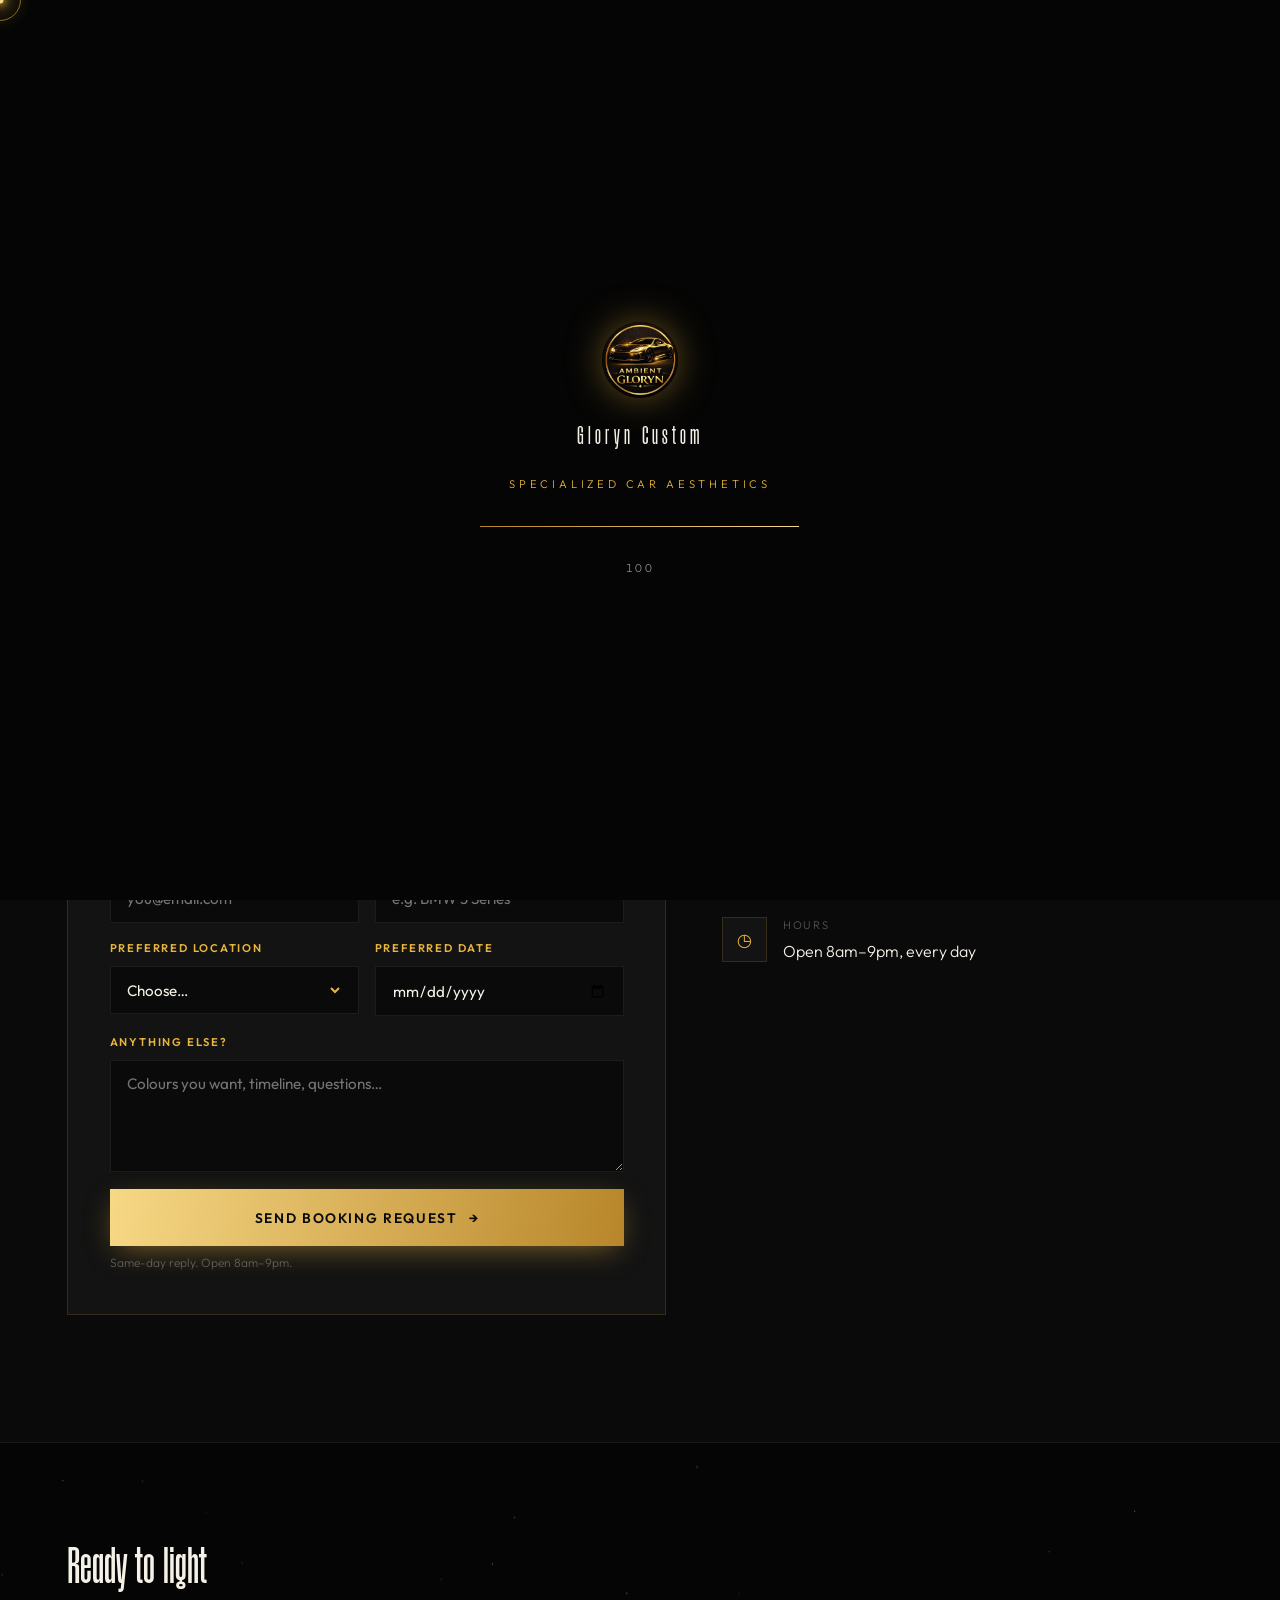
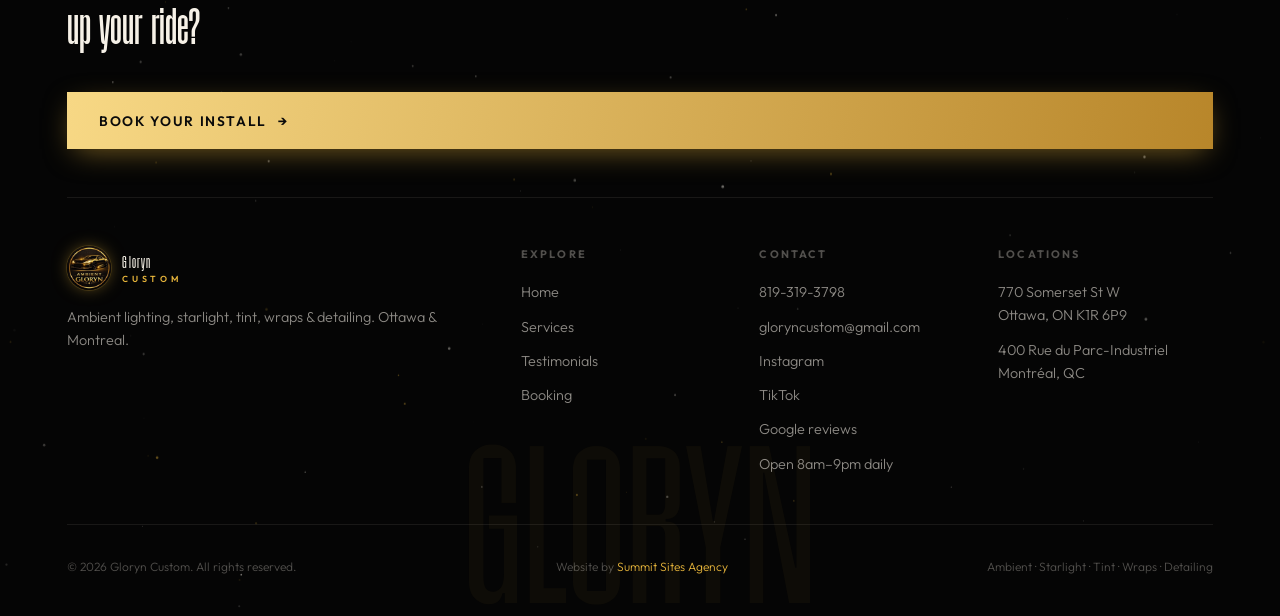
==== commit 3470b6cf: "services" ====
--- a/contact.html
+++ b/contact.html
@@ -9,7 +9,7 @@
 <link rel="preconnect" href="https://fonts.googleapis.com">
 <link rel="preconnect" href="https://fonts.gstatic.com" crossorigin>
 <link rel="icon" href="assets/img/logo-512.webp" type="image/webp" />
-<link rel="stylesheet" href="assets/css/site.css?v=10" />
+<link rel="stylesheet" href="assets/css/site.css?v=16" />
 </head>
 <body>
 <a href="#main" class="skip">Skip to content</a>
@@ -245,6 +245,6 @@
   <div class="footer-watermark" aria-hidden="true">GLORYN</div>
 </footer>
 
-<script src="assets/js/site.js?v=4" defer></script>
+<script src="assets/js/site.js?v=8" defer></script>
 </body>
 </html>
--- a/assets/css/site.css
+++ b/assets/css/site.css
@@ -411,27 +411,34 @@
 @media(min-width:1040px){ .gallery{ columns:4 } }
 
 /* ============================================================
-   service rows (services page)
-   ============================================================ */
-.srv-list{ margin-top:3rem; border-top:1px solid var(--line-soft) }
-.srv{ border-bottom:1px solid var(--line-soft) }
-.srv-in{ display:grid; grid-template-columns:1fr; gap:1.5rem; padding-block:clamp(2rem,5vw,3.5rem); align-items:center }
-.srv-media{ position:relative; border-radius:var(--radius); overflow:hidden; aspect-ratio:4/3; border:1px solid var(--line-soft) }
-.srv-media img{ width:100%; height:100%; object-fit:cover; transition:transform .8s var(--ease) }
-.srv:hover .srv-media img{ transform:scale(1.06) }
-.srv-media .idx{ position:absolute; top:1rem; left:1rem; z-index:2; font-family:var(--font-display); font-size:1.1rem;
-  color:var(--gold); background:rgba(10,10,10,.5); backdrop-filter:blur(4px); width:2.6rem; height:2.6rem; border-radius:50%;
-  display:grid; place-items:center }
-.srv-body h3{ font-family:var(--font-display); font-size:clamp(1.9rem,4vw,3rem); font-weight:400; line-height:1.05 }
-.srv-body p{ margin-top:1rem; color:var(--muted); max-width:52ch }
-.srv-meta{ margin-top:1.4rem; display:flex; flex-wrap:wrap; gap:.6rem }
-.srv-chip{ display:inline-flex; align-items:center; gap:.45rem; font-size:.72rem; font-weight:600; letter-spacing:.06em;
-  padding:.5rem .9rem; border-radius:var(--radius-pill); border:1px solid var(--line); color:var(--gold) }
-.srv-chip--muted{ border-color:var(--line-soft); color:var(--muted) }
-@media(min-width:860px){
-  .srv-in{ grid-template-columns:1fr 1.1fr; gap:3rem }
-  .srv:nth-child(even) .srv-media{ order:2 }
-}
+   services orbit (services page) — rotating ring of cards
+   hover / tap a card to bring it to the top and name it
+   ============================================================ */
+.orbit-sec{ padding-top:0 }
+.orbit-stage{ position:relative; height:clamp(380px,66vw,660px);
+  margin-block:clamp(-2.5rem,-4vw,-1rem) clamp(1.5rem,5vw,3rem);
+  display:grid; place-items:center; perspective:1100px; cursor:default }
+.orbit-stage .starfield{ position:absolute; inset:0; width:100%; height:100% }
+/* soft gold aura in the middle of the ring */
+.orbit-stage::before{ content:""; position:absolute; left:50%; top:50%; width:44%; height:44%;
+  transform:translate(-50%,-50%); pointer-events:none;
+  background:radial-gradient(circle, rgba(231,181,59,.16), transparent 70%) }
+.orbit-tilt{ position:absolute; inset:0; transform-style:preserve-3d; will-change:transform }
+.orbit{ position:absolute; inset:0; transform-style:preserve-3d; will-change:transform }
+.gen-item{ position:absolute; top:50%; left:50%; transform-origin:center; transform-style:preserve-3d;
+  transition:transform .55s var(--ease) }
+.gen-img{ display:block; width:clamp(92px,11.5vw,138px); height:clamp(120px,15vw,176px); object-fit:cover;
+  border-radius:22px; background:var(--surface);
+  box-shadow:0 26px 55px -22px rgba(0,0,0,.9);
+  transition:transform .55s var(--ease), box-shadow .5s var(--ease) }
+.gen-item.is-focus .gen-img{ box-shadow:0 36px 72px -20px rgba(0,0,0,.95), 0 0 48px -6px rgba(231,181,59,.4) }
+/* service name — clean text floating just above the focused card */
+.gen-name{ position:absolute; left:50%; bottom:100%; pointer-events:none; white-space:nowrap;
+  font-family:var(--font-display); font-weight:400; font-size:clamp(1.6rem,3vw,2.9rem); letter-spacing:.02em;
+  color:var(--cream); text-shadow:0 2px 22px rgba(0,0,0,.75);
+  opacity:0; transform:translate(-50%,12px) translateZ(80px);
+  transition:opacity .4s var(--ease), transform .4s var(--ease) }
+.gen-item.is-focus .gen-name{ opacity:1; transform:translate(-50%,-8px) translateZ(80px) }
 
 /* ============================================================
    feature / split band
@@ -607,6 +614,29 @@
 .hscroll.is-static .hcard{ scroll-snap-align:center }
 
 /* ============================================================
+   instagram strip (home) — latest posts via Behold feed
+   ============================================================ */
+.insta__tiles{ display:grid; grid-template-columns:repeat(4,1fr); gap:.9rem }
+.insta__tile{ position:relative; aspect-ratio:1; overflow:hidden; background:var(--surface); border:1px solid var(--line-soft) }
+.insta__tile--live{ display:block; color:var(--cream) }
+.insta__img{ width:100%; height:100%; object-fit:cover; display:block; transition:transform .9s var(--ease) }
+.insta__tile--live:hover .insta__img{ transform:scale(1.06) }
+.insta__overlay{ position:absolute; inset:0; padding:1rem; display:flex; flex-direction:column; justify-content:flex-end;
+  background:linear-gradient(to top, rgba(5,5,5,.82), transparent 62%); opacity:0; transition:opacity .4s var(--ease) }
+.insta__tile--live:hover .insta__overlay{ opacity:1 }
+.insta__stats{ display:flex; gap:1rem; font-size:.8rem; font-weight:600; margin:0 0 .35rem; color:var(--gold) }
+.insta__caption{ font-size:.78rem; line-height:1.35; margin:0; color:var(--cream);
+  display:-webkit-box; -webkit-line-clamp:2; -webkit-box-orient:vertical; overflow:hidden }
+.insta__handle{ display:inline-flex; align-items:center; gap:.55rem; margin-top:1.6rem;
+  font-size:.8rem; letter-spacing:.14em; text-transform:uppercase; font-weight:600; color:var(--gold);
+  transition:color .3s }
+.insta__handle:hover{ color:var(--gold-bright) }
+.insta__handle .arrow{ transition:transform .35s var(--ease) }
+.insta__handle:hover .arrow{ transform:translateX(5px) }
+@media(min-width:760px) and (max-width:1040px){ .insta__tiles{ grid-template-columns:repeat(4,1fr) } }
+@media(max-width:600px){ .insta__tiles{ grid-template-columns:repeat(2,1fr) } }
+
+/* ============================================================
    misc reveal-on-scroll of section intros
    ============================================================ */
 .intro{ display:flex; flex-direction:column; gap:1.2rem; max-width:52rem }
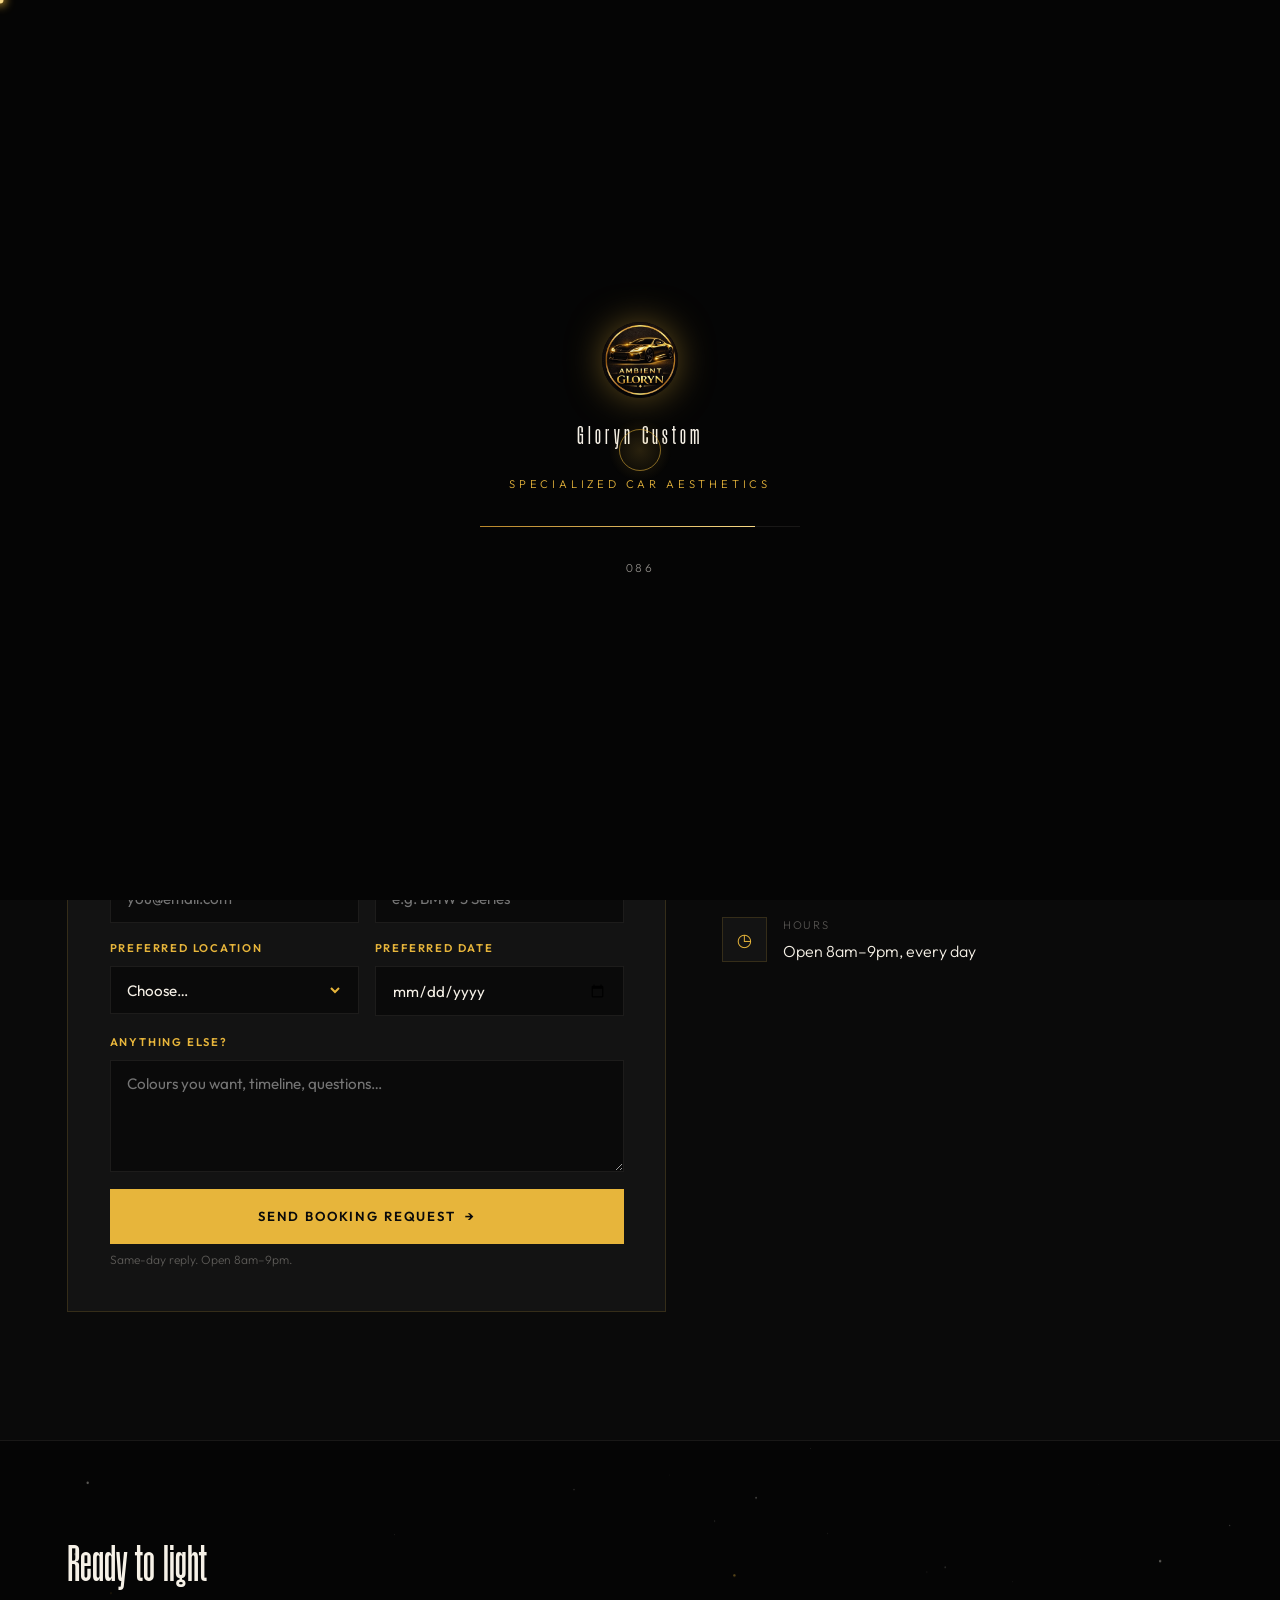
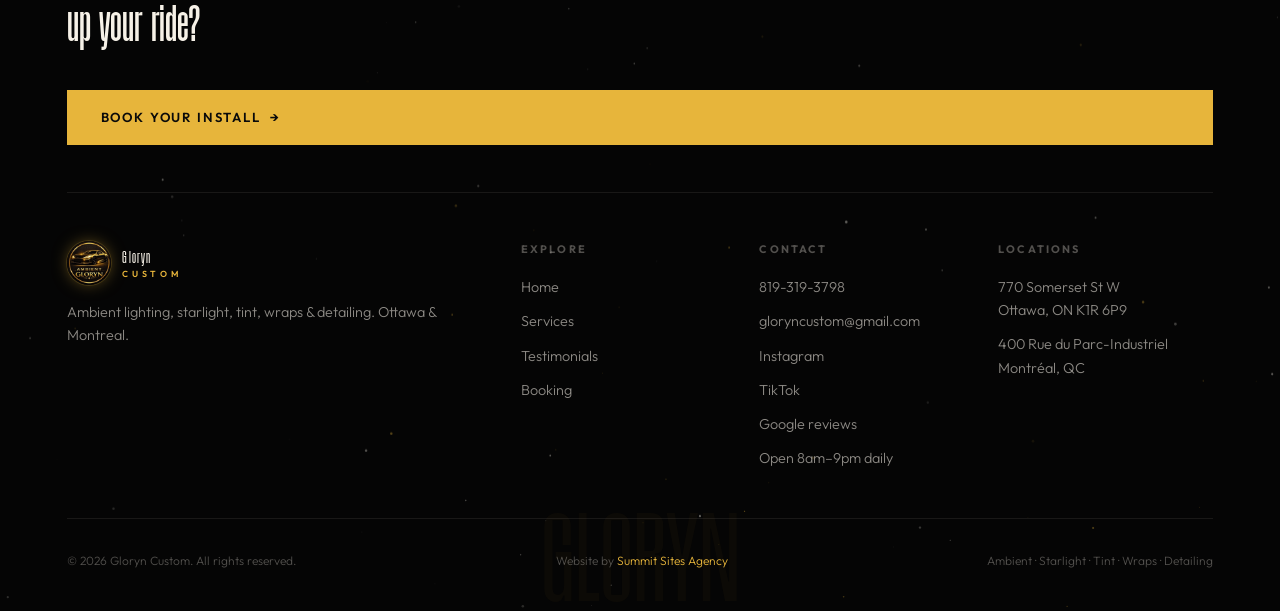
==== commit 43a781b5: "serives" ====
--- a/contact.html
+++ b/contact.html
@@ -9,7 +9,7 @@
 <link rel="preconnect" href="https://fonts.googleapis.com">
 <link rel="preconnect" href="https://fonts.gstatic.com" crossorigin>
 <link rel="icon" href="assets/img/logo-512.webp" type="image/webp" />
-<link rel="stylesheet" href="assets/css/site.css?v=16" />
+<link rel="stylesheet" href="assets/css/site.css?v=18" />
 </head>
 <body>
 <a href="#main" class="skip">Skip to content</a>
@@ -245,6 +245,6 @@
   <div class="footer-watermark" aria-hidden="true">GLORYN</div>
 </footer>
 
-<script src="assets/js/site.js?v=8" defer></script>
+<script src="assets/js/site.js?v=9" defer></script>
 </body>
 </html>
--- a/assets/css/site.css
+++ b/assets/css/site.css
@@ -87,10 +87,10 @@
 .atmosphere::before{  /* radial gold bloom top */
   content:""; position:absolute; inset:0;
   background:
-    radial-gradient(120% 80% at 50% -10%, rgba(231,181,59,.10), transparent 55%),
-    radial-gradient(90% 60% at 85% 110%, rgba(138,90,30,.10), transparent 60%);
+    radial-gradient(120% 80% at 50% -10%, rgba(231,181,59,.06), transparent 55%),
+    radial-gradient(90% 60% at 85% 110%, rgba(138,90,30,.06), transparent 60%);
 }
-.grain{ position:fixed; inset:0; z-index:1; pointer-events:none; opacity:.05; mix-blend-mode:overlay;
+.grain{ position:fixed; inset:0; z-index:1; pointer-events:none; opacity:.03; mix-blend-mode:overlay;
   background-image:url("data:image/svg+xml,%3Csvg xmlns='http://www.w3.org/2000/svg' width='140' height='140'%3E%3Cfilter id='n'%3E%3CfeTurbulence type='fractalNoise' baseFrequency='.9' numOctaves='2'/%3E%3C/filter%3E%3Crect width='100%25' height='100%25' filter='url(%23n)'/%3E%3C/svg%3E"); }
 
 /* starfield canvas (dark sections) */
@@ -130,8 +130,8 @@
 .section--tight{ padding-block:clamp(3rem,6vw,5rem) }
 main{ position:relative; z-index:2 }
 
-.eyebrow{ display:inline-flex; align-items:center; gap:.6rem; font-size:.72rem; font-weight:600;
-  text-transform:uppercase; letter-spacing:.28em; color:var(--gold) }
+.eyebrow{ display:inline-flex; align-items:center; gap:.6rem; font-size:.66rem; font-weight:600;
+  text-transform:uppercase; letter-spacing:.24em; color:var(--gold) }
 .eyebrow .dot{ display:none }
 .eyebrow--muted{ color:var(--faint) } .eyebrow--muted .dot{ background:var(--faint); box-shadow:none }
 
@@ -151,19 +151,18 @@
 /* ============================================================
    buttons / pills
    ============================================================ */
-.btn{ display:inline-flex; align-items:center; gap:.7rem; font-size:.82rem; font-weight:600;
-  text-transform:uppercase; letter-spacing:.12em; padding:.95rem 1.6rem; border-radius:var(--radius-pill);
-  transition:transform .55s var(--ease), background .55s, color .55s, box-shadow .55s; will-change:transform }
-.btn .arrow{ display:inline-flex; transition:transform .55s var(--ease) }
-.btn:hover{ transform:translateY(-4px) }
-.btn:hover .arrow{ transform:translate(8px,0) }
-.btn--gold{ background:linear-gradient(100deg,var(--gold-bright),var(--gold-deep)); color:var(--ink);
-  box-shadow:0 8px 30px -8px rgba(231,181,59,.55) }
-.btn--gold:hover{ box-shadow:0 14px 40px -8px rgba(231,181,59,.7) }
-.btn--ghost{ border:1px solid var(--line); color:var(--cream) }
+.btn{ display:inline-flex; align-items:center; gap:.6rem; font-size:.78rem; font-weight:600;
+  text-transform:uppercase; letter-spacing:.14em; padding:.9rem 1.7rem; border-radius:var(--radius-pill);
+  transition:transform .5s var(--ease), background .4s, color .4s, box-shadow .4s, border-color .4s; will-change:transform }
+.btn .arrow{ display:inline-flex; transition:transform .5s var(--ease) }
+.btn:hover{ transform:translateY(-2px) }
+.btn:hover .arrow{ transform:translate(6px,0) }
+.btn--gold{ background:var(--gold); color:var(--ink); box-shadow:none }
+.btn--gold:hover{ background:var(--gold-bright); box-shadow:0 10px 28px -14px rgba(231,181,59,.5) }
+.btn--ghost{ border:1px solid var(--line-soft); color:var(--cream) }
 .btn--ghost:hover{ border-color:var(--gold); color:var(--gold) }
 .btn--ink{ background:var(--ink); color:var(--gold) }
-.btn--lg{ padding:1.1rem 2rem; font-size:.86rem }
+.btn--lg{ padding:1.05rem 2.1rem; font-size:.82rem }
 
 /* ============================================================
    reveal system
@@ -192,10 +191,10 @@
   border-bottom:1px solid transparent }
 
 /* ---- promo / announcement bar (under the navbar, all pages) ---- */
-.promo{ position:relative; z-index:1; display:flex; align-items:center; justify-content:center; gap:.55rem; flex-wrap:wrap;
-  padding:.55rem 1rem; text-align:center; text-decoration:none;
-  background:linear-gradient(90deg,#0b0b0a,#17140e 50%,#0b0b0a); border-bottom:1px solid var(--line);
-  font-size:.68rem; font-weight:600; letter-spacing:.16em; text-transform:uppercase; color:var(--muted);
+.promo{ position:relative; z-index:1; display:flex; align-items:center; justify-content:center; gap:.6rem; flex-wrap:wrap;
+  padding:.5rem 1rem; text-align:center; text-decoration:none;
+  background:#0b0b0a; border-bottom:1px solid var(--line-soft);
+  font-size:.66rem; font-weight:500; letter-spacing:.2em; text-transform:uppercase; color:var(--faint);
   transition:color .3s }
 .promo .star{ color:var(--gold); filter:drop-shadow(0 0 5px rgba(231,181,59,.6)) }
 .promo strong{ color:var(--gold-bright); font-weight:700 }
@@ -440,6 +439,36 @@
   transition:opacity .4s var(--ease), transform .4s var(--ease) }
 .gen-item.is-focus .gen-name{ opacity:1; transform:translate(-50%,-8px) translateZ(80px) }
 
+/* services accordion — the homepage-style list under the orbit, expandable */
+.svc-acc{ margin-top:clamp(1.5rem,4vw,2.5rem); border-top:1px solid var(--line-soft) }
+.svc-acc-item{ border-bottom:1px solid var(--line-soft) }
+.svc-acc-head{ display:flex; align-items:center; gap:1.2rem; width:100%; text-align:left;
+  padding-block:clamp(.9rem,2vw,1.5rem); font-family:var(--font-display); font-weight:400; line-height:1.05;
+  color:var(--faint); font-size:clamp(1.7rem,4.6vw,3rem); transition:color .5s var(--ease) }
+.svc-acc-head .idx{ flex:none; width:2.5rem; font-family:var(--font-body); font-size:.9rem; font-weight:500;
+  letter-spacing:.1em; color:var(--gold) }
+.svc-acc-head .lab{ flex:1; transition:padding .5s var(--ease) }
+.svc-acc-head:hover,.svc-acc-item.is-open .svc-acc-head{ color:var(--cream) }
+.svc-acc-head:hover .lab{ padding-left:1rem }
+/* + / − toggle icon */
+.svc-acc-ico{ flex:none; position:relative; width:16px; height:16px }
+.svc-acc-ico::before,.svc-acc-ico::after{ content:""; position:absolute; background:var(--gold);
+  transition:transform .4s var(--ease), opacity .4s }
+.svc-acc-ico::before{ top:50%; left:0; right:0; height:1.5px; transform:translateY(-50%) }
+.svc-acc-ico::after{ left:50%; top:0; bottom:0; width:1.5px; transform:translateX(-50%) }
+.svc-acc-item.is-open .svc-acc-ico::after{ transform:translateX(-50%) scaleY(0) }
+/* panel: animate open with the grid 0fr→1fr technique (no JS height math) */
+.svc-acc-panel{ display:grid; grid-template-rows:0fr; transition:grid-template-rows .45s var(--ease) }
+.svc-acc-item.is-open .svc-acc-panel{ grid-template-rows:1fr }
+.svc-acc-inner{ overflow:hidden; min-height:0 }
+.svc-acc-content{ padding:.1rem 0 clamp(1.2rem,2.5vw,1.8rem) calc(2.5rem + 1.2rem); max-width:60ch }
+.svc-acc-content p{ color:var(--muted); font-size:clamp(.95rem,1.3vw,1.05rem); line-height:1.65 }
+.svc-acc-meta{ margin-top:1.1rem; display:flex; flex-wrap:wrap; gap:.6rem }
+.svc-acc-chip{ display:inline-flex; align-items:center; gap:.45rem; font-size:.7rem; font-weight:600;
+  letter-spacing:.08em; text-transform:uppercase; padding:.5rem .9rem; border:1px solid var(--line-soft); color:var(--gold) }
+.svc-acc-chip--muted{ color:var(--muted) }
+@media(max-width:520px){ .svc-acc-content{ padding-left:0 } }
+
 /* ============================================================
    feature / split band
    ============================================================ */
@@ -548,8 +577,8 @@
 .footer-legal{ display:flex; flex-direction:column; gap:.8rem; align-items:flex-start; justify-content:space-between;
   border-top:1px solid var(--line-soft); padding-top:2rem; font-size:.75rem; color:var(--faint) }
 .footer-legal a{ color:var(--gold); transition:color .3s } .footer-legal a:hover{ color:var(--gold-bright) }
-.footer-watermark{ position:absolute; z-index:1; inset-inline:0; bottom:-2vw; text-align:center; pointer-events:none; user-select:none;
-  font-family:var(--font-display); font-size:clamp(4rem,20vw,18rem); line-height:.8; color:rgba(231,181,59,.045); white-space:nowrap }
+.footer-watermark{ position:absolute; z-index:1; inset-inline:0; bottom:-1vw; text-align:center; pointer-events:none; user-select:none;
+  font-family:var(--font-display); font-size:clamp(3rem,12vw,9rem); line-height:.8; color:rgba(231,181,59,.035); white-space:nowrap }
 @media(min-width:760px){
   .footer-cols{ grid-template-columns:2fr 1fr 1fr 1fr }
   .footer-brand{ grid-column:auto }
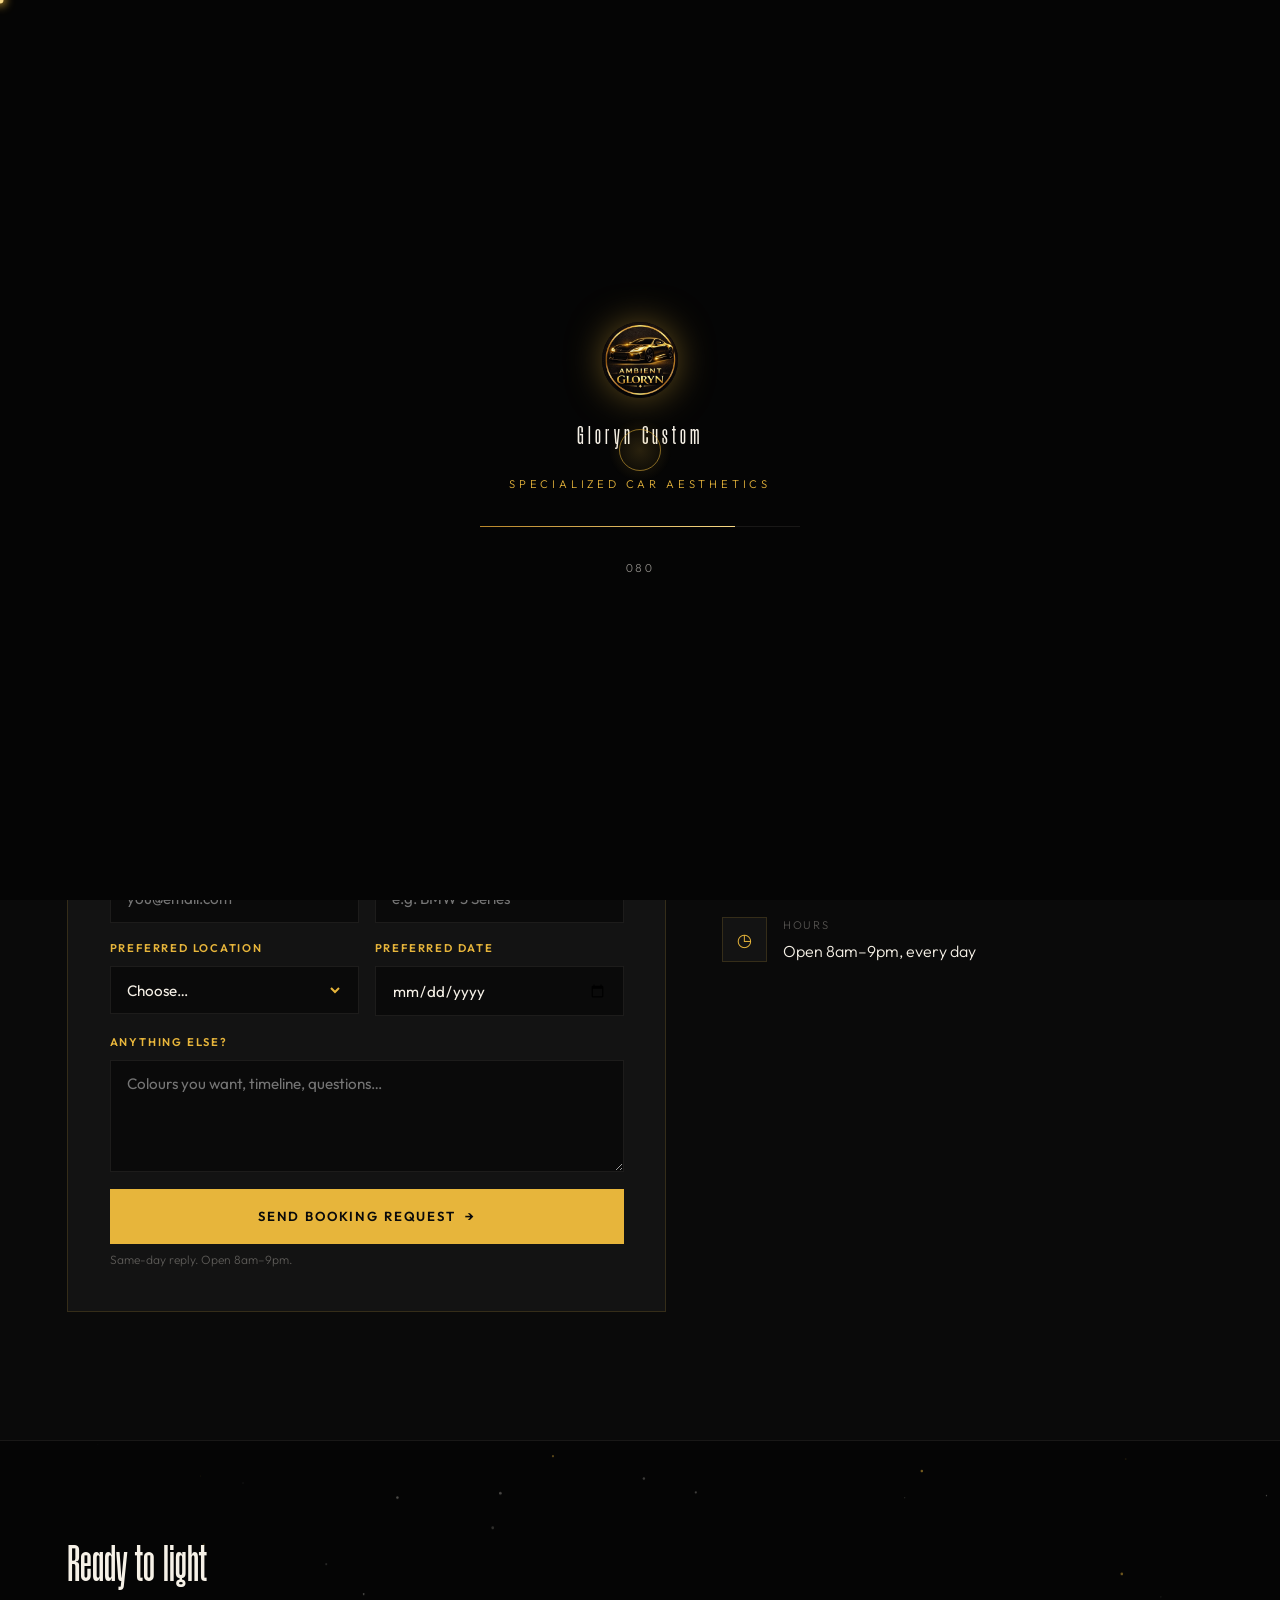
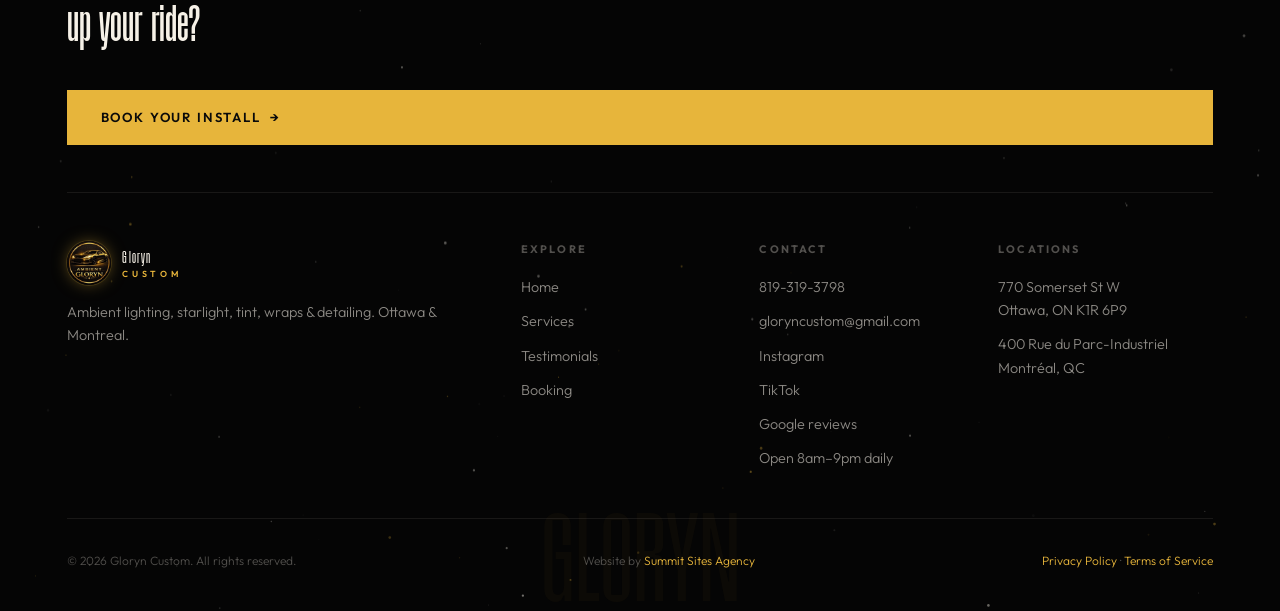
==== commit 9f7eb19e: "light mode" ====
--- a/contact.html
+++ b/contact.html
@@ -9,7 +9,8 @@
 <link rel="preconnect" href="https://fonts.googleapis.com">
 <link rel="preconnect" href="https://fonts.gstatic.com" crossorigin>
 <link rel="icon" href="assets/img/logo-512.webp" type="image/webp" />
-<link rel="stylesheet" href="assets/css/site.css?v=18" />
+<script>try{if(localStorage.getItem('gc-theme')==='light')document.documentElement.dataset.theme='light';}catch(e){}</script>
+<link rel="stylesheet" href="assets/css/site.css?v=21" />
 </head>
 <body>
 <a href="#main" class="skip">Skip to content</a>
@@ -48,6 +49,10 @@
       </ul>
     </nav>
     <div class="header-right">
+      <button class="theme-btn" data-theme-toggle aria-label="Switch to light mode" aria-pressed="false" title="Toggle light / dark">
+        <svg class="theme-ic theme-ic--sun" viewBox="0 0 24 24" fill="none" stroke="currentColor" stroke-width="1.7" stroke-linecap="round" aria-hidden="true"><circle cx="12" cy="12" r="4.2"/><path d="M12 2.4v2.6M12 19v2.6M4.2 4.2l1.9 1.9M17.9 17.9l1.9 1.9M2.4 12h2.6M19 12h2.6M4.2 19.8l1.9-1.9M17.9 6.1l1.9-1.9"/></svg>
+        <svg class="theme-ic theme-ic--moon" viewBox="0 0 24 24" fill="none" stroke="currentColor" stroke-width="1.7" stroke-linecap="round" stroke-linejoin="round" aria-hidden="true"><path d="M20 14.4A8.2 8.2 0 1 1 9.6 4a6.4 6.4 0 0 0 10.4 10.4z"/></svg>
+      </button>
       <button class="menu-btn" data-menu-open aria-label="Open menu">
         <span class="bars"><span></span><span></span></span><span class="menu-word">Menu</span>
       </button>
@@ -239,12 +244,12 @@
     <div class="footer-legal">
       <span>© <span data-year>2026</span> Gloryn Custom. All rights reserved.</span>
       <span>Website by <a href="https://summit-sites.vercel.app/" target="_blank" rel="noopener">Summit Sites Agency</a></span>
-      <span>Ambient · Starlight · Tint · Wraps · Detailing</span>
+      <span class="footer-legal__links"><a href="privacy.html">Privacy Policy</a> · <a href="terms.html">Terms of Service</a></span>
     </div>
   </div>
   <div class="footer-watermark" aria-hidden="true">GLORYN</div>
 </footer>
 
-<script src="assets/js/site.js?v=9" defer></script>
+<script src="assets/js/site.js?v=11" defer></script>
 </body>
 </html>
--- a/assets/css/site.css
+++ b/assets/css/site.css
@@ -280,35 +280,32 @@
 .loader-count{ font-size:.72rem; letter-spacing:.2em; color:var(--muted); font-variant-numeric:tabular-nums }
 
 /* ============================================================
-   scroll-linked image-sequence hero (home)
-   ============================================================ */
-.seq-hero{ position:relative; height:800vh; background:#0b0b0c }
-.seq-stage{ position:relative; height:100svh; width:100%; overflow:hidden; background:#0b0b0c;
+   autoplay video hero (home)
+   ============================================================ */
+.video-hero{ position:relative; height:100svh; min-height:540px; overflow:hidden; background:#0b0b0c;
   border-radius:0 0 clamp(1.5rem,4vw,3rem) clamp(1.5rem,4vw,3rem) }
-#seqCanvas{ position:absolute; inset:0; width:100%; height:100%; display:block }
-.seq-scrim{ position:absolute; inset:0; z-index:2; pointer-events:none;
+.video-hero__media{ position:absolute; inset:0; width:100%; height:100%; object-fit:cover; display:block }
+.video-hero__scrim{ position:absolute; inset:0; z-index:2; pointer-events:none;
   background:
     radial-gradient(130% 100% at 50% 46%, transparent 42%, rgba(6,6,7,.5) 100%),
-    linear-gradient(to bottom, rgba(6,6,7,.5), transparent 24%, transparent 66%, rgba(6,6,7,.62)) }
-.seq-hero .hero-wordmark{ position:absolute; left:0; right:0; top:50%; transform:translateY(-50%); z-index:3;
-  width:100%; margin:0; padding-inline:clamp(.75rem,2.5vw,2.5rem); line-height:0; pointer-events:none;
-  will-change:opacity,transform,filter }
-.seq-hero .hero-wordmark svg{ filter:drop-shadow(0 8px 44px rgba(0,0,0,.6)) }
-.seq-hero .hero-wordmark text{ fill:var(--cream) }
-.seq-hero .hero-scroll{ z-index:3; color:var(--cream); text-shadow:0 2px 20px rgba(0,0,0,.6) }
-/* scroll-synced captions over the frames (char-by-char GSAP reveal) */
-.seq-caps{ position:absolute; inset:0; z-index:3; pointer-events:none; display:grid; place-items:center }
-.seq-cap{ grid-area:1/1; margin:0; text-align:center; padding-inline:6vw; overflow:hidden;
-  font-family:var(--font-display); font-weight:400; color:var(--cream); letter-spacing:.01em;
-  font-size:clamp(2rem,7vw,5.5rem); line-height:1.12; text-shadow:0 4px 34px rgba(0,0,0,.65) }
-.seq-cap .ch{ display:inline-block; white-space:pre; will-change:transform,opacity }
-.seq-loader{ position:absolute; z-index:5; inset:0; display:flex; flex-direction:column; align-items:center; justify-content:center;
-  gap:1.1rem; background:#0b0b0c; transition:opacity .8s var(--ease), visibility .8s }
-.seq-loader.is-done{ opacity:0; visibility:hidden }
-.seq-loader__bar{ width:min(18rem,54vw); height:1px; background:var(--line-soft); overflow:hidden }
-.seq-loader__bar i{ display:block; height:100%; width:0;
-  background:linear-gradient(90deg,var(--gold-deep),var(--gold-bright)); transition:width .2s linear }
-.seq-loader__txt{ font-size:.68rem; letter-spacing:.22em; text-transform:uppercase; color:var(--muted); font-variant-numeric:tabular-nums }
+    linear-gradient(to bottom, rgba(6,6,7,.55), transparent 24%, transparent 62%, rgba(6,6,7,.72)) }
+.video-hero__mark{ position:absolute; left:0; right:0; top:50%; transform:translateY(-50%); z-index:3;
+  width:100%; margin:0; padding-inline:clamp(.75rem,2.5vw,2.5rem); line-height:0; pointer-events:none }
+.video-hero__mark svg{ display:block; width:100%; height:auto; overflow:visible; filter:drop-shadow(0 8px 44px rgba(0,0,0,.6)) }
+.video-hero__mark text{ font-family:var(--font-display); font-weight:400; font-size:190px; fill:var(--cream) }
+.video-hero .hero-scroll{ z-index:3; color:var(--cream); text-shadow:0 2px 20px rgba(0,0,0,.6) }
+/* wordmark intro — one line, “Gloryn” then “Custom”: each unblurs, lifts & fades in */
+.video-hero__mark .vh-word{ opacity:0; filter:blur(14px);
+  transform-box:fill-box; transform-origin:center; transform:translateY(22px) scale(1.05);
+  transition:opacity .7s var(--ease-out), transform .9s var(--ease-out), filter .8s var(--ease-out);
+  transition-delay:var(--wd,0s) }
+.video-hero__mark .vh-word.is-visible{ opacity:1; filter:blur(0); transform:translateY(0) scale(1) }
+
+/* always-visible menu button over the homepage hero (before the navbar drops in) */
+.floating-menu{ position:fixed; top:1.05rem; right:var(--gutter); z-index:95;
+  opacity:0; pointer-events:none; transition:opacity .5s var(--ease);
+  background:rgba(10,10,10,.4); backdrop-filter:blur(10px) }
+.topbar.nav-hidden ~ .floating-menu{ opacity:1; pointer-events:auto }
 
 /* ============================================================
    HERO — flat yellow, video ready (home) [legacy / unused]
@@ -677,6 +674,48 @@
 @media (max-width:767px){ .hide-on-mobile{ display:none !important } }
 
 /* ============================================================
+   legal pages — privacy policy & terms (prose)
+   ============================================================ */
+.legal{ max-width:58rem }
+.legal__meta{ display:flex; flex-wrap:wrap; gap:.4rem 1.4rem; align-items:center;
+  margin-top:1.6rem; font-size:.8rem; color:var(--faint) }
+.legal__meta strong{ color:var(--muted); font-weight:500 }
+
+.legal__toc{ margin-top:clamp(2.6rem,5vw,3.6rem); padding:clamp(1.4rem,3vw,1.9rem) clamp(1.4rem,3vw,2rem);
+  border:1px solid var(--line); background:rgba(231,181,59,.02) }
+.legal__toc h2{ font-size:.66rem; text-transform:uppercase; letter-spacing:.22em; color:var(--faint); margin-bottom:1.1rem }
+.legal__toc ol{ list-style:none; counter-reset:toc; display:grid; gap:.7rem; font-size:.92rem;
+  grid-template-columns:1fr }
+.legal__toc li{ counter-increment:toc }
+.legal__toc a{ color:var(--muted); display:inline-flex; gap:.85rem; transition:color .3s var(--ease) }
+.legal__toc a::before{ content:counter(toc,decimal-leading-zero); color:var(--gold);
+  font-variant-numeric:tabular-nums; font-size:.78rem }
+.legal__toc a:hover{ color:var(--cream) }
+@media(min-width:680px){ .legal__toc ol{ grid-template-columns:1fr 1fr; gap:.7rem 2rem } }
+
+.legal__body{ margin-top:clamp(3rem,6vw,4.5rem); display:grid; gap:clamp(2.6rem,5vw,3.8rem) }
+.legal-block{ scroll-margin-top:7rem }
+.legal-block h2{ font-family:var(--font-display); font-weight:400; color:var(--cream);
+  font-size:clamp(1.55rem,3vw,2.3rem); line-height:1.08; margin-bottom:1.2rem;
+  display:flex; align-items:baseline; gap:1rem }
+.legal-block h2 .idx{ font-family:var(--font-body); font-size:.72rem; font-weight:600; letter-spacing:.15em;
+  color:var(--gold); transform:translateY(-.4em) }
+.legal-block h3{ color:var(--cream); font-size:1.02rem; font-weight:600; margin:1.7rem 0 .6rem }
+.legal-block p{ color:var(--muted); line-height:1.85; margin-bottom:1rem; max-width:66ch }
+.legal-block p:last-child{ margin-bottom:0 }
+.legal-block a{ color:var(--gold) } .legal-block a:hover{ color:var(--gold-bright) }
+.legal-block strong{ color:var(--cream); font-weight:600 }
+.legal-block ul{ list-style:none; display:grid; gap:.7rem; margin:.5rem 0 1.2rem; max-width:66ch }
+.legal-block ul li{ position:relative; padding-left:1.5rem; color:var(--muted); line-height:1.75 }
+.legal-block ul li::before{ content:"—"; position:absolute; left:0; color:var(--gold-deep) }
+
+.legal__foot{ margin-top:clamp(3rem,6vw,4.5rem); padding-top:2rem; border-top:1px solid var(--line-soft);
+  font-size:.82rem; color:var(--faint); max-width:66ch }
+.legal__foot a{ color:var(--gold) } .legal__foot a:hover{ color:var(--gold-bright) }
+
+.footer-legal__links a{ white-space:nowrap }
+
+/* ============================================================
    sharp edges — unround every component
    (only the circular logo emblem and the custom cursor stay round)
    ============================================================ */
@@ -689,3 +728,70 @@
 .ba-knob,
 .srv-media .idx,
 .tcard .av{ border-radius:0 }
+
+/* ============================================================
+   theme toggle button (header, next to Menu)
+   ============================================================ */
+.theme-btn{ display:inline-grid; place-items:center; width:2.55rem; height:2.55rem; flex:none;
+  border:1px solid var(--line); color:var(--cream);
+  transition:border-color .3s, color .3s, background .3s, transform .3s var(--ease) }
+.theme-btn:hover{ border-color:var(--gold); color:var(--gold) }
+.theme-btn:active{ transform:scale(.94) }
+.theme-btn svg{ width:17px; height:17px; display:none }
+.theme-btn .theme-ic--sun{ display:block }                        /* dark mode → offer sun */
+html[data-theme="light"] .theme-btn .theme-ic--sun{ display:none }
+html[data-theme="light"] .theme-btn .theme-ic--moon{ display:block }
+/* keep it legible while sitting over the dark video hero (before scroll) */
+.floating-menu .theme-btn{ color:var(--cream) }
+
+/* ============================================================
+   LIGHT MODE — “cool gallery white”
+   flips the design tokens; the video hero stays cinematic (dark)
+   ============================================================ */
+html[data-theme="light"]{
+  --bg:#f6f6f4;
+  --bg-deep:#eeeeeb;
+  --surface:#ffffff;
+  --surface-2:#f1f1ee;
+  --ink:#17150f;              /* dark text that sits on gold buttons */
+  --gold:#9a6a15;            /* deep antique gold — readable on light */
+  --gold-bright:#7d5410;     /* hover → richer/darker on light */
+  --gold-deep:#6a4711;
+  --bronze:#5f3f14;
+  --cream:#1b1b1e;           /* primary text → charcoal */
+  --muted:rgba(27,27,30,.62);
+  --faint:rgba(27,27,30,.44);
+  --line:rgba(27,27,30,.14);
+  --line-soft:rgba(27,27,30,.08);
+  color-scheme:light;
+}
+html[data-theme="light"] body{ color:var(--cream) }
+
+/* components that hardcode dark values */
+html[data-theme="light"] .promo{ background:#f0efe9 }
+html[data-theme="light"] .header.scrolled{ background:rgba(255,255,255,.72) }
+html[data-theme="light"] .floating-menu{ background:rgba(255,255,255,.6) }
+html[data-theme="light"] .field input:focus,
+html[data-theme="light"] .field select:focus,
+html[data-theme="light"] .field textarea:focus{ background:#ffffff }
+html[data-theme="light"] .loc-map{ background:
+  radial-gradient(circle at 32% 42%, rgba(154,106,21,.14), transparent 58%),
+  repeating-linear-gradient(0deg, rgba(27,27,30,.05) 0 1px, transparent 1px 28px),
+  repeating-linear-gradient(90deg, rgba(27,27,30,.05) 0 1px, transparent 1px 28px),
+  #ececea }
+
+/* keep the video hero dark & cinematic even in light mode */
+html[data-theme="light"] .video-hero__mark text{ fill:#f6f1e7 }
+html[data-theme="light"] .video-hero .hero-scroll{ color:#f6f1e7 }
+
+/* starfields are drawn light-on-dark → hide them where the surface is now light */
+html[data-theme="light"] .footer .starfield,
+html[data-theme="light"] .nav-menu .starfield,
+html[data-theme="light"] .page-hero .starfield{ display:none }
+
+/* atmosphere + grain retuned for a light canvas */
+html[data-theme="light"] .grain{ opacity:.02; mix-blend-mode:multiply }
+html[data-theme="light"] .atmosphere::before{ background:
+  radial-gradient(120% 80% at 50% -10%, rgba(154,106,21,.05), transparent 55%),
+  radial-gradient(90% 60% at 85% 110%, rgba(154,106,21,.045), transparent 60%) }
+html[data-theme="light"] .footer-watermark{ color:rgba(154,106,21,.06) }
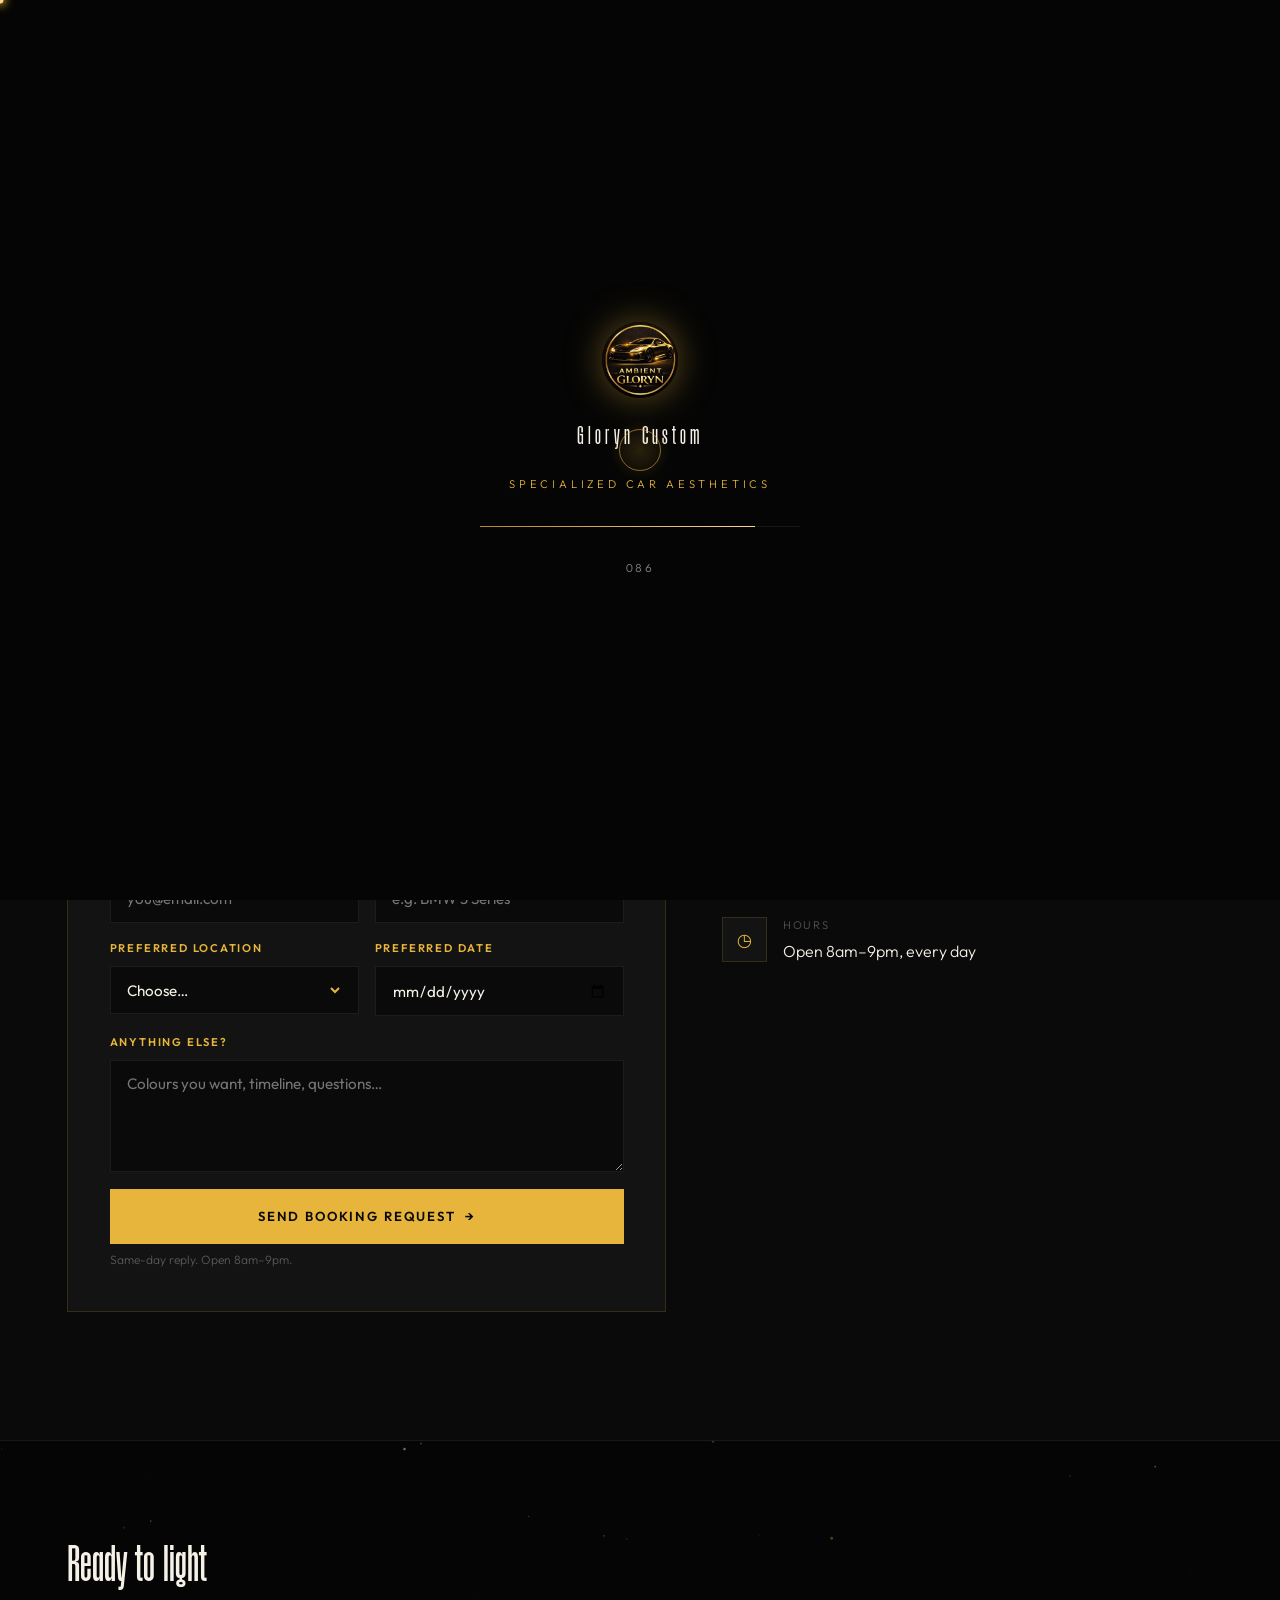
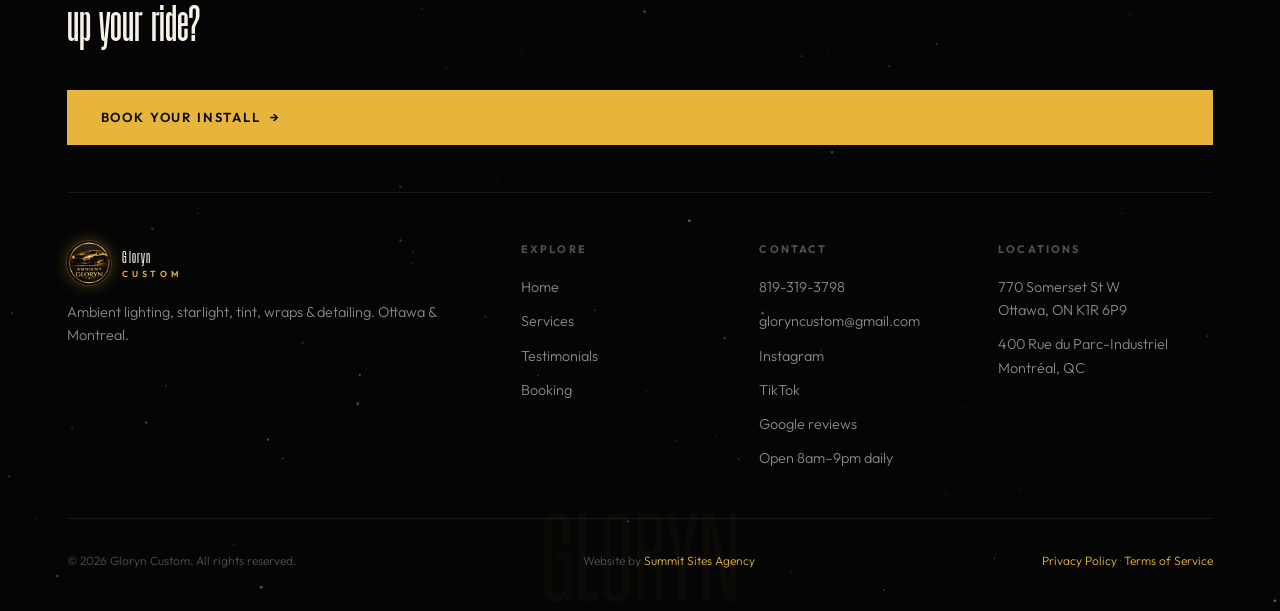
==== commit bf00ff2c: "tos and pp" ====
--- a/contact.html
+++ b/contact.html
@@ -10,7 +10,7 @@
 <link rel="preconnect" href="https://fonts.gstatic.com" crossorigin>
 <link rel="icon" href="assets/img/logo-512.webp" type="image/webp" />
 <script>try{if(localStorage.getItem('gc-theme')==='light')document.documentElement.dataset.theme='light';}catch(e){}</script>
-<link rel="stylesheet" href="assets/css/site.css?v=21" />
+<link rel="stylesheet" href="assets/css/site.css?v=22" />
 </head>
 <body>
 <a href="#main" class="skip">Skip to content</a>
@@ -250,6 +250,6 @@
   <div class="footer-watermark" aria-hidden="true">GLORYN</div>
 </footer>
 
-<script src="assets/js/site.js?v=11" defer></script>
+<script src="assets/js/site.js?v=12" defer></script>
 </body>
 </html>
--- a/assets/css/site.css
+++ b/assets/css/site.css
@@ -784,10 +784,7 @@
 html[data-theme="light"] .video-hero__mark text{ fill:#f6f1e7 }
 html[data-theme="light"] .video-hero .hero-scroll{ color:#f6f1e7 }
 
-/* starfields are drawn light-on-dark → hide them where the surface is now light */
-html[data-theme="light"] .footer .starfield,
-html[data-theme="light"] .nav-menu .starfield,
-html[data-theme="light"] .page-hero .starfield{ display:none }
+/* starfields stay visible in light mode — the stars recolor to near-black in site.js */
 
 /* atmosphere + grain retuned for a light canvas */
 html[data-theme="light"] .grain{ opacity:.02; mix-blend-mode:multiply }
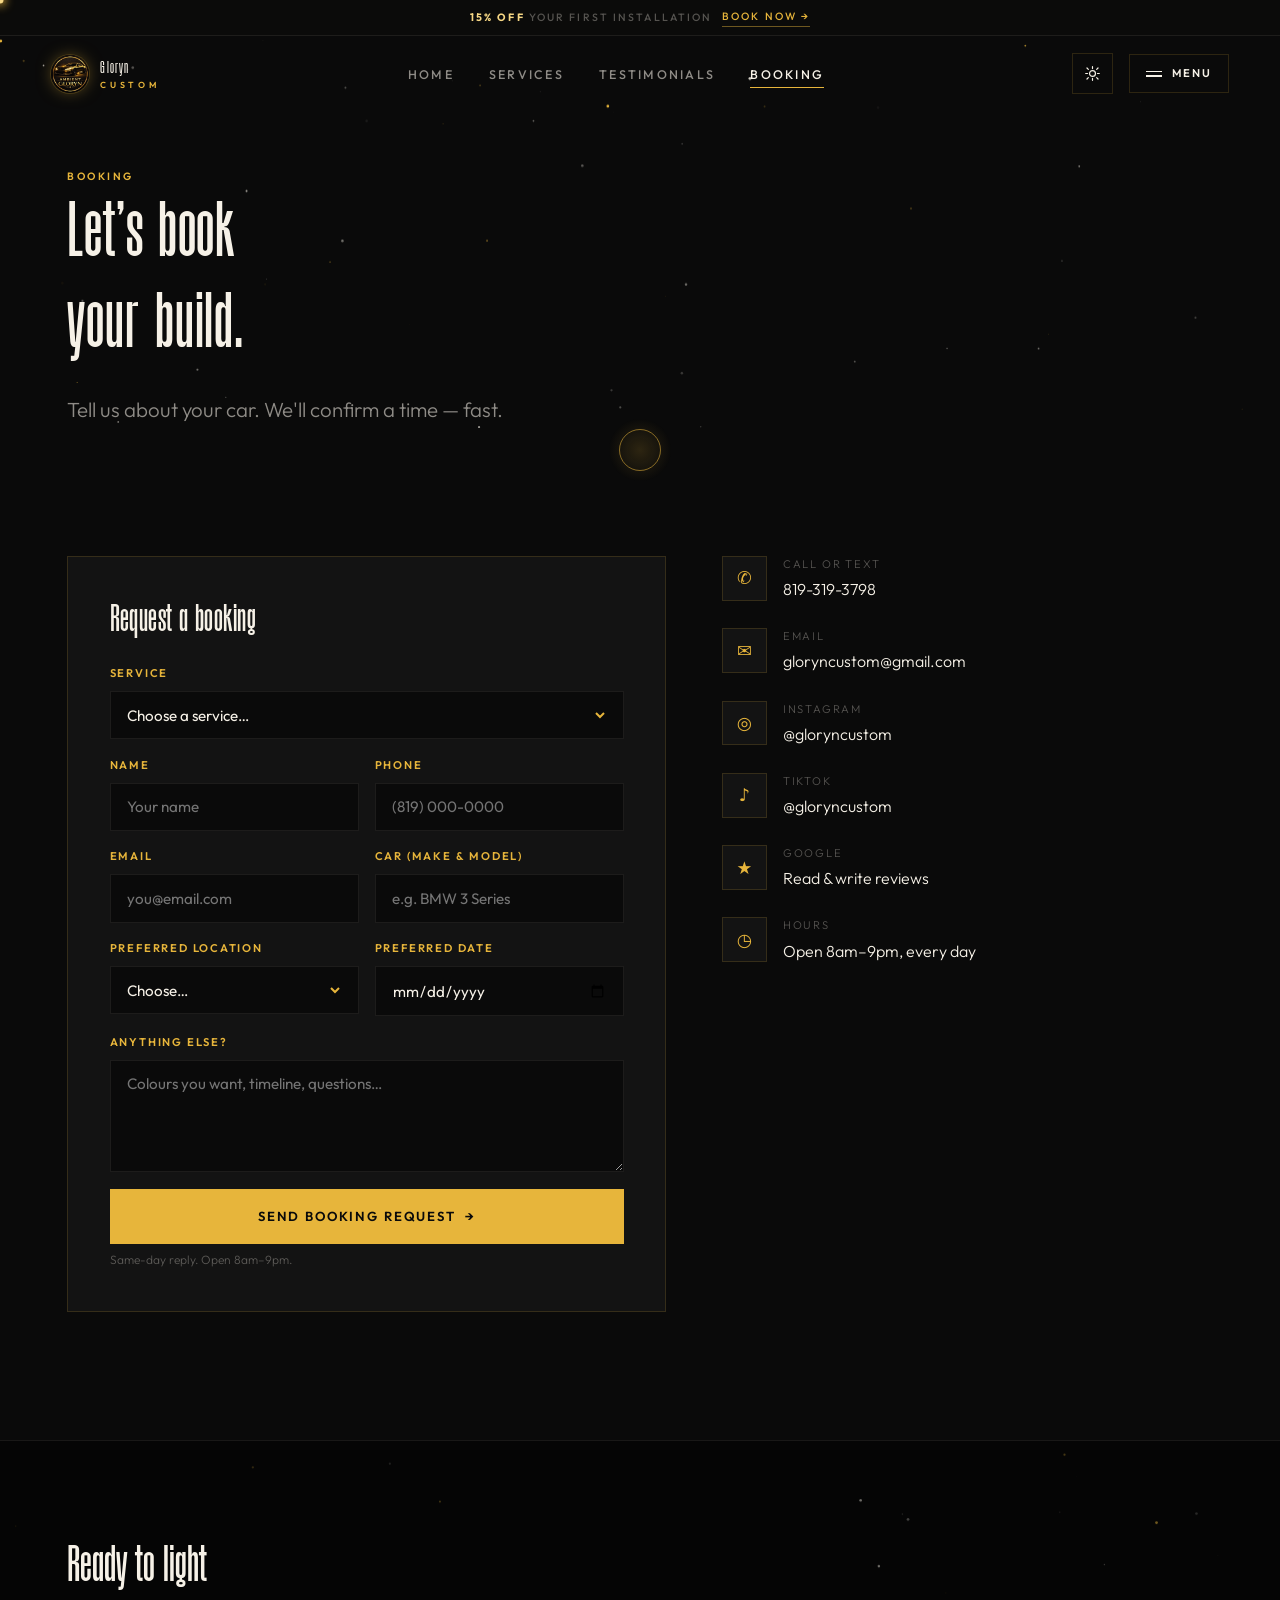
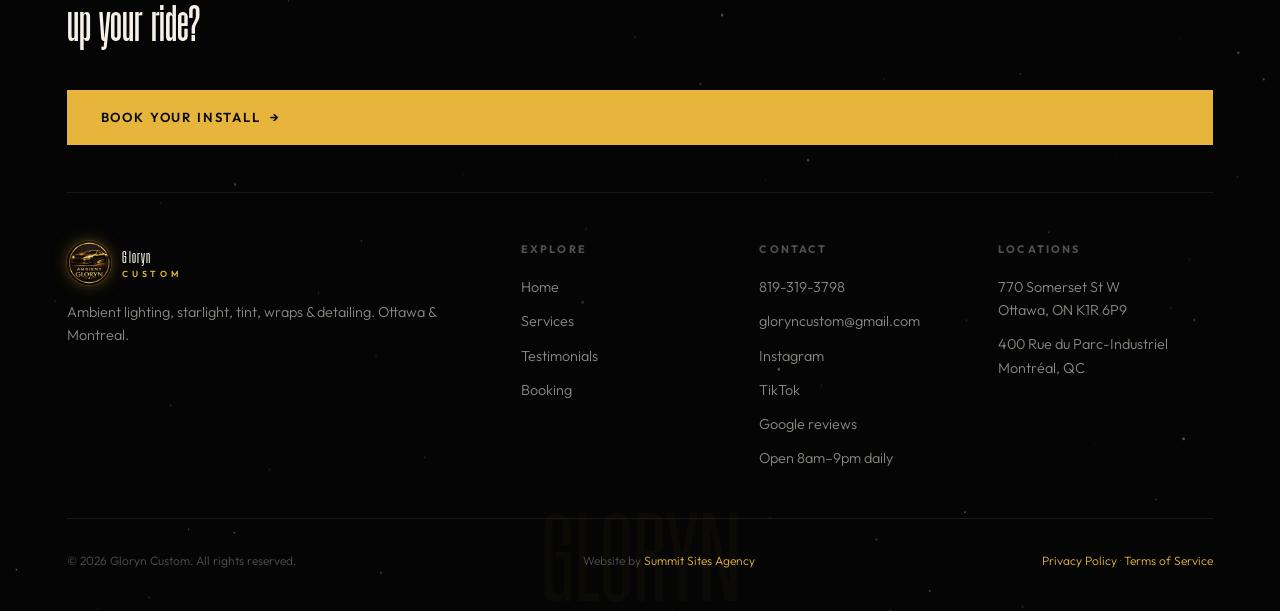
==== commit 331dcb9b: "removed all loaders" ====
--- a/contact.html
+++ b/contact.html
@@ -14,19 +14,6 @@
 </head>
 <body>
 <a href="#main" class="skip">Skip to content</a>
-
-<div class="loader" id="loader">
-  <div class="loader-brand">
-    <img src="assets/img/logo-512.webp" alt="Gloryn Custom" width="76" height="76" />
-    <div class="name">Gloryn Custom</div>
-    <div class="tag">Specialized Car Aesthetics</div>
-  </div>
-  <div class="loader-track"><div class="loader-fill"></div></div>
-  <div class="loader-count">000</div>
-</div>
-
-<div class="atmosphere" aria-hidden="true"></div>
-<div class="grain" aria-hidden="true"></div>
 
 <!-- ============ topbar: navbar + promo ============ -->
 <div class="topbar">
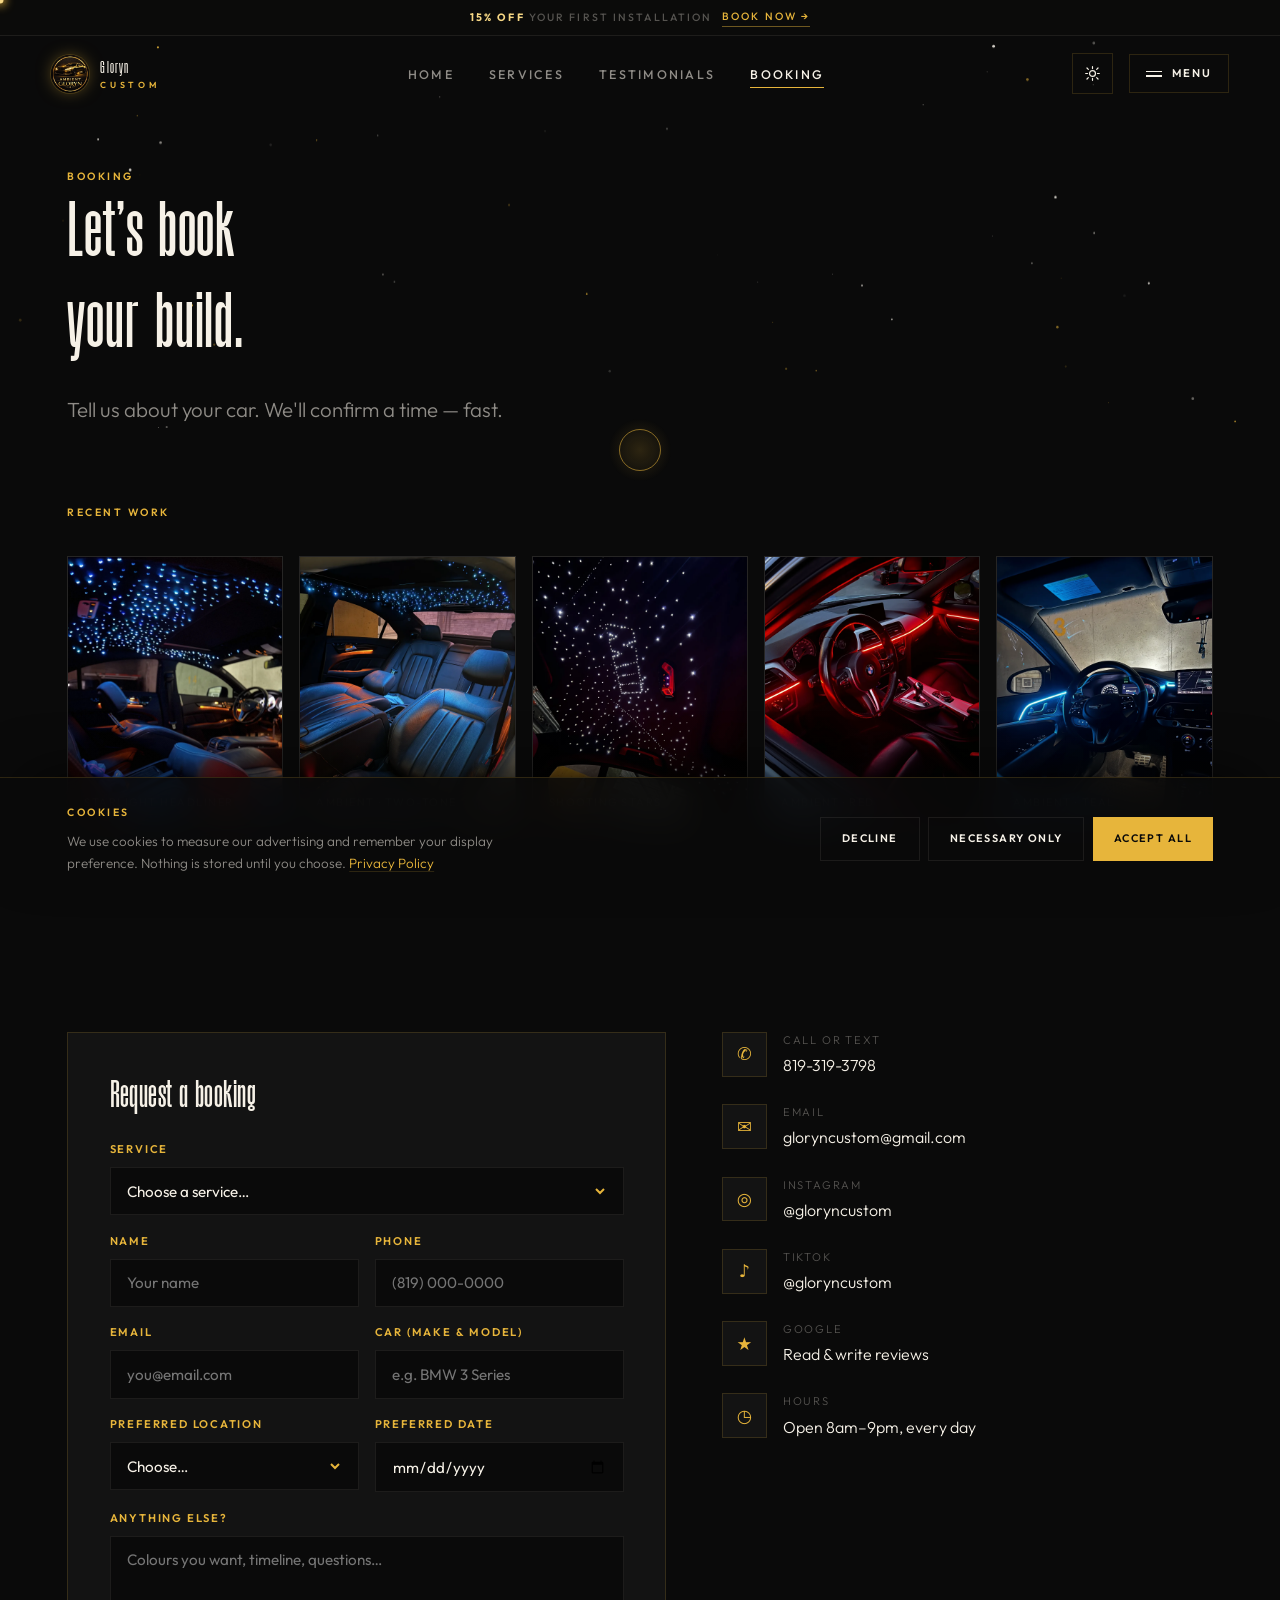
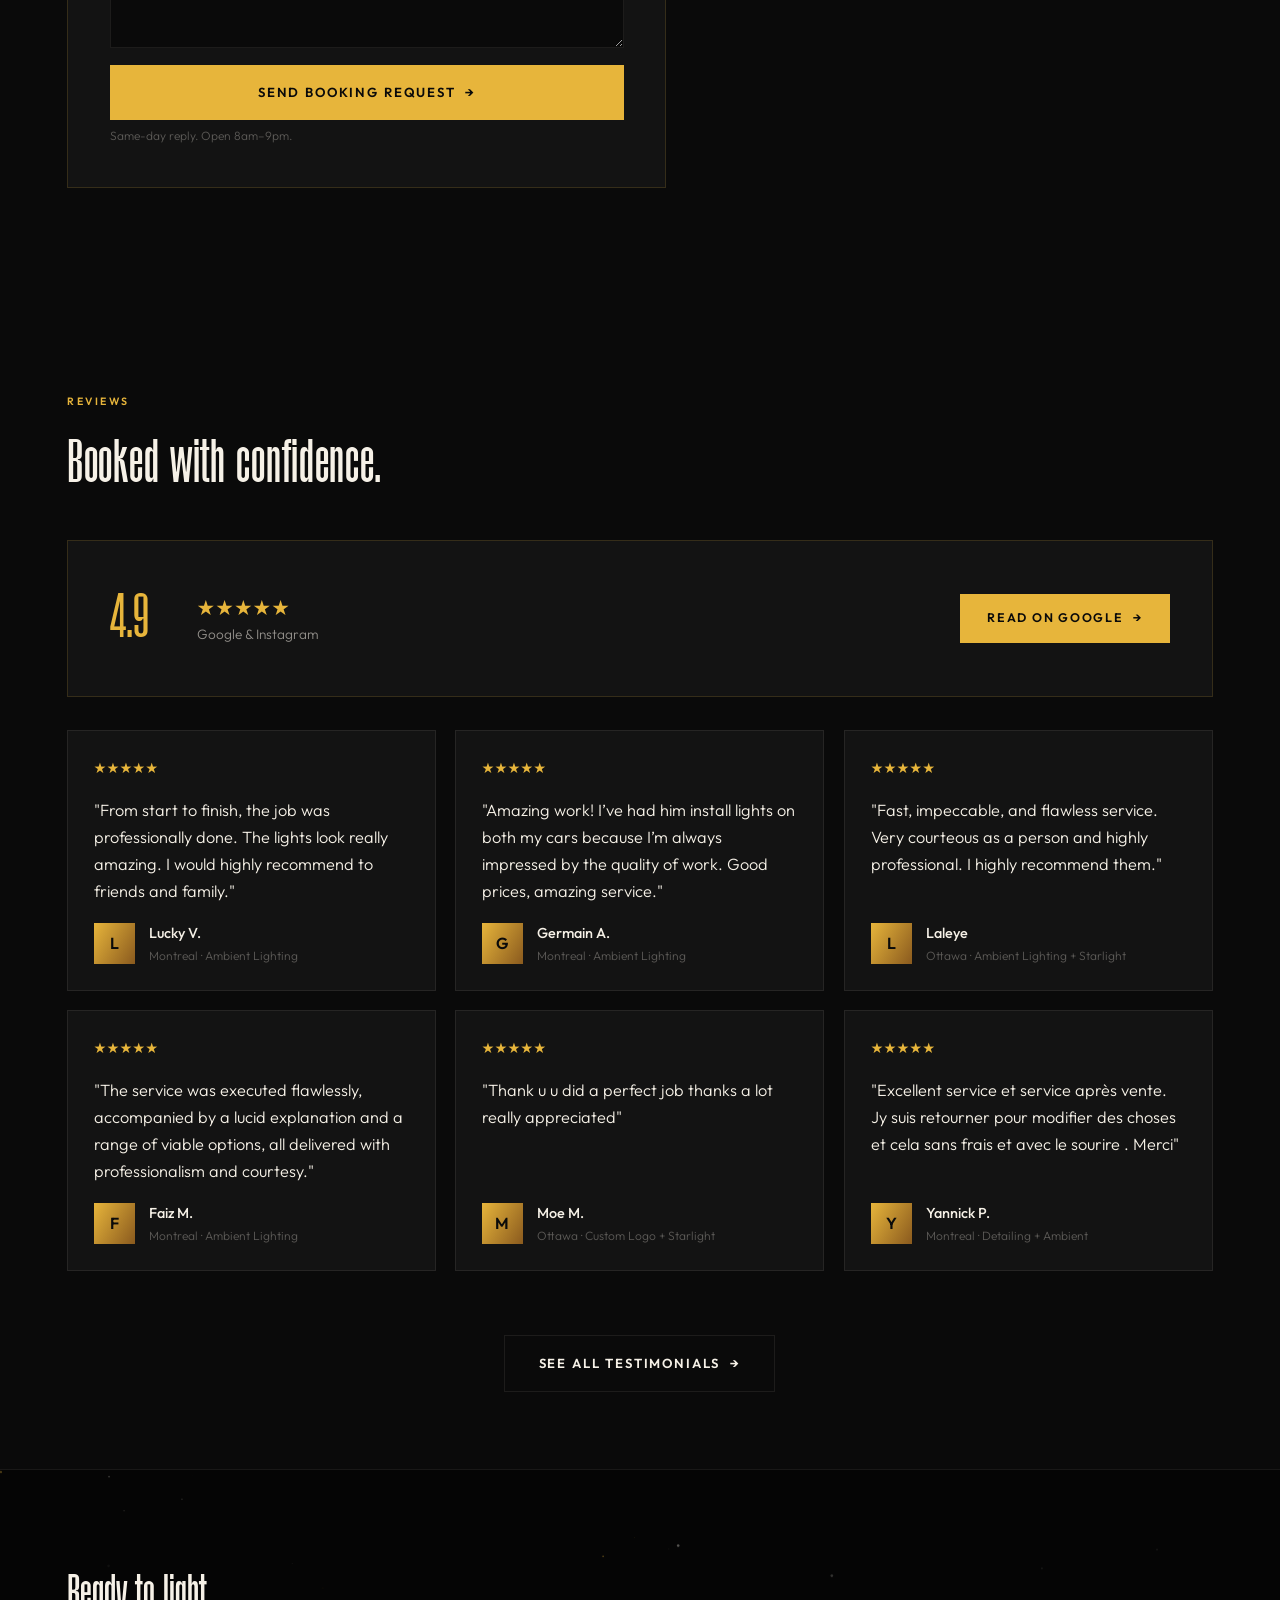
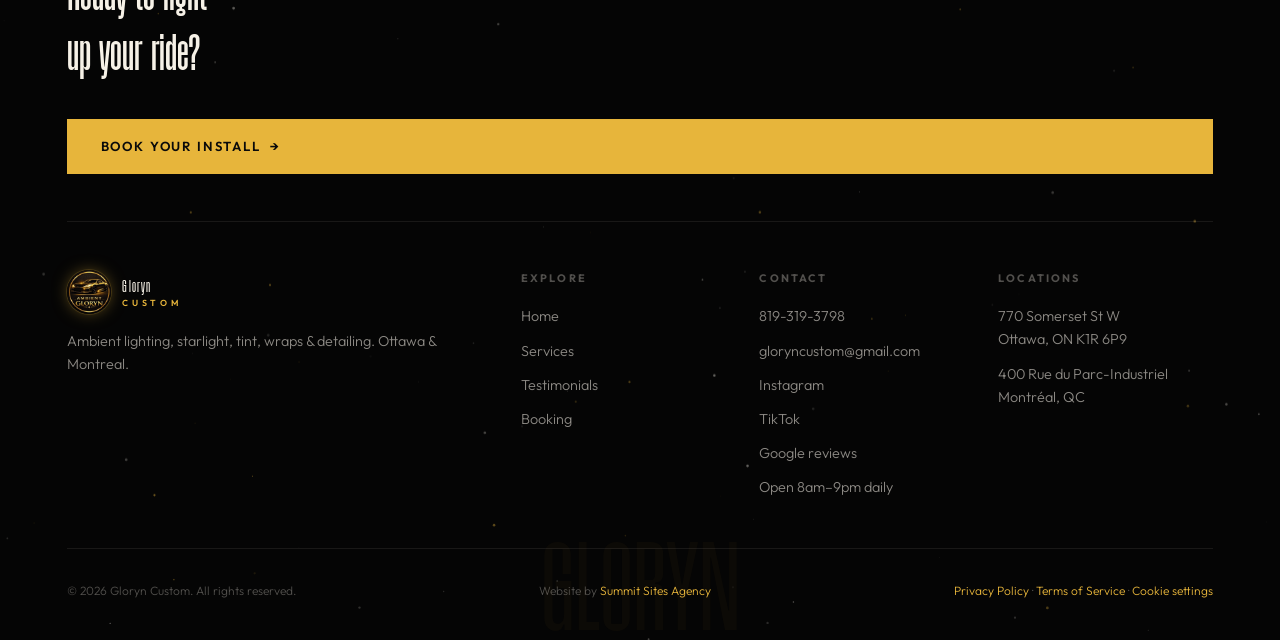
==== commit 5f99f921: "amended privacy policy, added cookies notice, fixed navbar glitch on hero page, added Google Ads Tra" ====
--- a/contact.html
+++ b/contact.html
@@ -6,11 +6,34 @@
 <title>Booking &amp; Contact — Gloryn Custom | Ottawa &amp; Montreal</title>
 <meta name="description" content="Book your ambient lighting, starlight, tint, wrap or detailing install with Gloryn Custom. Ottawa: 770 Somerset St W. Montreal: 400 Rue du Parc-Industriel. Open 8am–9pm daily." />
 <meta name="theme-color" content="#0a0a0a" />
+<!-- Google tag (gtag.js) — gated by Consent Mode v2; banner lives in assets/js/site.js -->
+<script>
+  window.dataLayer = window.dataLayer || [];
+  function gtag(){dataLayer.push(arguments);}
+  (function(){
+    var c = null;
+    try { c = localStorage.getItem('gc-consent'); } catch (e) {}
+    var ads  = (c === 'all') ? 'granted' : 'denied';
+    var func = (c === 'all' || c === 'necessary') ? 'granted' : 'denied';
+    gtag('consent', 'default', {
+      'ad_storage'            : ads,
+      'ad_user_data'          : ads,
+      'ad_personalization'    : ads,
+      'analytics_storage'     : ads,
+      'functionality_storage' : func,
+      'personalization_storage': func,
+      'security_storage'      : 'granted'
+    });
+  })();
+  gtag('js', new Date());
+  gtag('config', 'AW-18381454669');
+</script>
+<script async src="https://www.googletagmanager.com/gtag/js?id=AW-18381454669"></script>
 <link rel="preconnect" href="https://fonts.googleapis.com">
 <link rel="preconnect" href="https://fonts.gstatic.com" crossorigin>
 <link rel="icon" href="assets/img/logo-512.webp" type="image/webp" />
-<script>try{if(localStorage.getItem('gc-theme')==='light')document.documentElement.dataset.theme='light';}catch(e){}</script>
-<link rel="stylesheet" href="assets/css/site.css?v=22" />
+<script>try{var c=localStorage.getItem('gc-consent');if((c==='all'||c==='necessary')&&localStorage.getItem('gc-theme')==='light')document.documentElement.dataset.theme='light';}catch(e){}</script>
+<link rel="stylesheet" href="assets/css/site.css?v=25" />
 </head>
 <body>
 <a href="#main" class="skip">Skip to content</a>
@@ -81,6 +104,37 @@
     </div>
   </section>
 
+  <!-- ============ work strip — sits above the form ============ -->
+  <section class="section section--tight" aria-labelledby="bw-h">
+    <div class="shell">
+      <div class="intro reveal">
+        <span class="eyebrow" id="bw-h"><span class="dot"></span>Recent work</span>
+      </div>
+      <div class="book-gallery reveal" style="--rd:100ms">
+        <figure class="book-shot">
+          <img src="assets/img/gallery/starlight-blue.webp" alt="Blue starlight headliner install" width="800" height="1000" loading="lazy" decoding="async" />
+          <figcaption class="cap">Starlight headliner</figcaption>
+        </figure>
+        <figure class="book-shot">
+          <img src="assets/img/gallery/ambient-twotone.webp" alt="Two-tone ambient lighting install" width="800" height="1000" loading="lazy" decoding="async" />
+          <figcaption class="cap">Ambient · two-tone</figcaption>
+        </figure>
+        <figure class="book-shot">
+          <img src="assets/img/gallery/starlight-constellation.webp" alt="Shooting stars constellation headliner" width="800" height="1000" loading="lazy" decoding="async" />
+          <figcaption class="cap">Shooting stars</figcaption>
+        </figure>
+        <figure class="book-shot">
+          <img src="assets/img/gallery/ambient-red-bmw.webp" alt="Red ambient lighting in a BMW interior" width="800" height="1000" loading="lazy" decoding="async" />
+          <figcaption class="cap">Ambient · red</figcaption>
+        </figure>
+        <figure class="book-shot">
+          <img src="assets/img/gallery/ambient-teal.webp" alt="Teal ambient lighting install" width="800" height="1000" loading="lazy" decoding="async" />
+          <figcaption class="cap">Ambient · teal</figcaption>
+        </figure>
+      </div>
+    </div>
+  </section>
+
   <!-- ============ booking + info ============ -->
   <section class="section" id="book" aria-label="Booking form">
     <div class="shell">
@@ -185,6 +239,68 @@
     </div>
   </section>
 
+  <!-- ============ reviews — sits under the form ============ -->
+  <section class="section section--tight" aria-labelledby="br-h">
+    <div class="shell">
+      <div class="intro reveal">
+        <span class="eyebrow"><span class="dot"></span>Reviews</span>
+        <h2 class="display display-2" id="br-h">Booked with confidence.</h2>
+      </div>
+
+      <div class="rating-panel reveal" style="--rd:100ms">
+        <div class="score">4.9</div>
+        <div>
+          <div class="stars" aria-label="4.9 out of 5 stars" style="font-size:1.3rem">★★★★★</div>
+          <div class="rp-meta">Google &amp; Instagram</div>
+        </div>
+        <div style="flex:1"></div>
+        <a class="btn btn--gold" href="https://share.google/kh2nYeU2pTBoFxN5n" target="_blank" rel="noopener">Read on Google <span class="arrow">→</span></a>
+      </div>
+
+      <div class="tcards">
+        <article class="tcard reveal">
+          <span class="stars">★★★★★</span>
+          <p>"From start to finish, the job was professionally done. The lights look really amazing. I would highly recommend to friends and family."</p>
+          <div class="who"><span class="av">L</span><span><span class="nm">Lucky V.</span><span class="rl">Montreal · Ambient Lighting</span></span></div>
+        </article>
+
+        <article class="tcard reveal" style="--rd:80ms">
+          <span class="stars">★★★★★</span>
+          <p>"Amazing work! I’ve had him install lights on both my cars because I’m always impressed by the quality of work. Good prices, amazing service."</p>
+          <div class="who"><span class="av">G</span><span><span class="nm">Germain A.</span><span class="rl">Montreal · Ambient Lighting</span></span></div>
+        </article>
+
+        <article class="tcard reveal" style="--rd:160ms">
+          <span class="stars">★★★★★</span>
+          <p>"Fast, impeccable, and flawless service. Very courteous as a person and highly professional. I highly recommend them."</p>
+          <div class="who"><span class="av">L</span><span><span class="nm">Laleye</span><span class="rl">Ottawa · Ambient Lighting + Starlight</span></span></div>
+        </article>
+
+        <article class="tcard reveal">
+          <span class="stars">★★★★★</span>
+          <p>"The service was executed flawlessly, accompanied by a lucid explanation and a range of viable options, all delivered with professionalism and courtesy."</p>
+          <div class="who"><span class="av">F</span><span><span class="nm">Faiz M.</span><span class="rl">Montreal · Ambient Lighting</span></span></div>
+        </article>
+
+        <article class="tcard reveal" style="--rd:80ms">
+          <span class="stars">★★★★★</span>
+          <p>"Thank u u did a perfect job thanks a lot really appreciated"</p>
+          <div class="who"><span class="av">M</span><span><span class="nm">Moe M.</span><span class="rl">Ottawa · Custom Logo + Starlight</span></span></div>
+        </article>
+
+        <article class="tcard reveal" style="--rd:160ms">
+          <span class="stars">★★★★★</span>
+          <p>"Excellent service et service après vente. Jy suis retourner pour modifier des choses et cela sans frais et avec le sourire . Merci"</p>
+          <div class="who"><span class="av">Y</span><span><span class="nm">Yannick P.</span><span class="rl">Montreal · Detailing + Ambient</span></span></div>
+        </article>
+      </div>
+
+      <div class="center mt-lg" style="display:flex;flex-direction:column;align-items:center;gap:1.2rem">
+        <a class="btn btn--ghost btn--lg" href="testimonials.html">See all testimonials <span class="arrow">→</span></a>
+      </div>
+    </div>
+  </section>
+
 </main>
 
 <!-- ============ footer ============ -->
@@ -237,6 +353,6 @@
   <div class="footer-watermark" aria-hidden="true">GLORYN</div>
 </footer>
 
-<script src="assets/js/site.js?v=12" defer></script>
+<script src="assets/js/site.js?v=14" defer></script>
 </body>
 </html>
--- a/assets/css/site.css
+++ b/assets/css/site.css
@@ -187,6 +187,8 @@
 /* fixed stack: navbar on top, promo bar locked directly beneath it */
 .topbar{ position:fixed; inset-inline:0; top:0; z-index:90; transition:transform 1.15s var(--ease) }
 .topbar.nav-hidden{ transform:translateY(-100%); pointer-events:none }
+/* used for the very first state pass on load — snap, don't slide */
+.topbar.no-anim{ transition:none }
 .header{ position:relative; z-index:2; transition:background .4s, backdrop-filter .4s, border-color .4s;
   border-bottom:1px solid transparent }
 
@@ -510,6 +512,30 @@
 @media(min-width:1000px){ .tcards{ grid-template-columns:repeat(3,1fr) } }
 
 /* ============================================================
+   booking page — work strip above the form
+   snap rail on phones, even filmstrip from 900px up
+   ============================================================ */
+.book-gallery{ display:flex; gap:clamp(.6rem,1.4vw,1rem); margin-top:clamp(1.4rem,3vw,2.2rem);
+  overflow-x:auto; scroll-snap-type:x mandatory; -webkit-overflow-scrolling:touch;
+  scrollbar-width:none; margin-inline:calc(var(--gutter) * -1); padding-inline:var(--gutter) }
+.book-gallery::-webkit-scrollbar{ display:none }
+.book-shot{ position:relative; flex:0 0 auto; width:clamp(12rem,58vw,16rem); aspect-ratio:4/5;
+  overflow:hidden; background:var(--surface); border:1px solid var(--line-soft);
+  scroll-snap-align:center; transition:border-color .45s var(--ease) }
+.book-shot img{ width:100%; height:100%; object-fit:cover; transition:transform 1.2s var(--ease) }
+.book-shot:hover{ border-color:var(--line) }
+.book-shot:hover img{ transform:scale(1.06) }
+.book-shot::after{ content:""; position:absolute; inset:0; pointer-events:none;
+  background:linear-gradient(to top, rgba(5,5,5,.62), transparent 46%) }
+/* caption sits on the dark scrim in both themes, so it keeps the cream value */
+.book-shot .cap{ position:absolute; left:1rem; right:1rem; bottom:.9rem; z-index:2;
+  font-size:.68rem; letter-spacing:.14em; text-transform:uppercase; color:#f6f1e7 }
+@media(min-width:900px){
+  .book-gallery{ overflow:visible; scroll-snap-type:none; margin-inline:0; padding-inline:0 }
+  .book-shot{ flex:1 1 0; width:auto }
+}
+
+/* ============================================================
    forms (booking / contact)
    ============================================================ */
 .contact-grid{ display:grid; grid-template-columns:1fr; gap:clamp(2rem,5vw,3.5rem) }
@@ -792,3 +818,41 @@
   radial-gradient(120% 80% at 50% -10%, rgba(154,106,21,.05), transparent 55%),
   radial-gradient(90% 60% at 85% 110%, rgba(154,106,21,.045), transparent 60%) }
 html[data-theme="light"] .footer-watermark{ color:rgba(154,106,21,.06) }
+
+
+/* ============================================================
+   COOKIE CONSENT — bottom bar gating Google Consent Mode v2
+   built from tokens, so it flips with the light theme for free
+   ============================================================ */
+.consent{ position:fixed; inset-inline:0; bottom:0; z-index:250;
+  background:rgba(10,10,10,.88); backdrop-filter:blur(18px) saturate(140%); -webkit-backdrop-filter:blur(18px) saturate(140%);
+  border-top:1px solid var(--line); box-shadow:0 -24px 60px -30px rgba(0,0,0,.9);
+  transform:translateY(101%); transition:transform .8s var(--ease-out) }
+.consent[hidden]{ display:none }
+.consent.is-in{ transform:none }
+.consent:focus{ outline:none }
+
+.consent-in{ display:flex; flex-direction:column; gap:1.35rem; padding-block:clamp(1.15rem,2.6vw,1.6rem) }
+.consent-copy{ display:flex; flex-direction:column; gap:.6rem }
+.consent-copy p{ margin:0; max-width:54ch; font-size:.84rem; line-height:1.65; color:var(--muted) }
+.consent-copy a{ color:var(--gold); text-decoration:underline; text-underline-offset:.22em;
+  text-decoration-thickness:1px; text-decoration-color:var(--line); transition:color .3s, text-decoration-color .3s }
+.consent-copy a:hover{ color:var(--gold-bright); text-decoration-color:currentColor }
+
+/* all three choices share one size + one click — refusal stays as easy as acceptance */
+.consent-actions{ display:flex; flex-wrap:wrap; gap:.55rem }
+.consent-actions .btn{ padding:.78rem 1.3rem; font-size:.68rem; letter-spacing:.13em; cursor:pointer }
+
+@media(min-width:880px){
+  .consent-in{ flex-direction:row; align-items:center; justify-content:space-between; gap:2.5rem }
+  .consent-actions{ flex:0 0 auto; flex-wrap:nowrap }
+}
+
+/* footer control for withdrawing / changing consent */
+.consent-reopen{ font:inherit; color:var(--gold); background:none; border:0; padding:0;
+  cursor:pointer; transition:color .3s }
+.consent-reopen:hover{ color:var(--gold-bright) }
+
+html[data-theme="light"] .consent{ background:rgba(255,255,255,.92); box-shadow:0 -24px 60px -34px rgba(27,27,30,.32) }
+
+@media(prefers-reduced-motion:reduce){ .consent{ transition:none } }
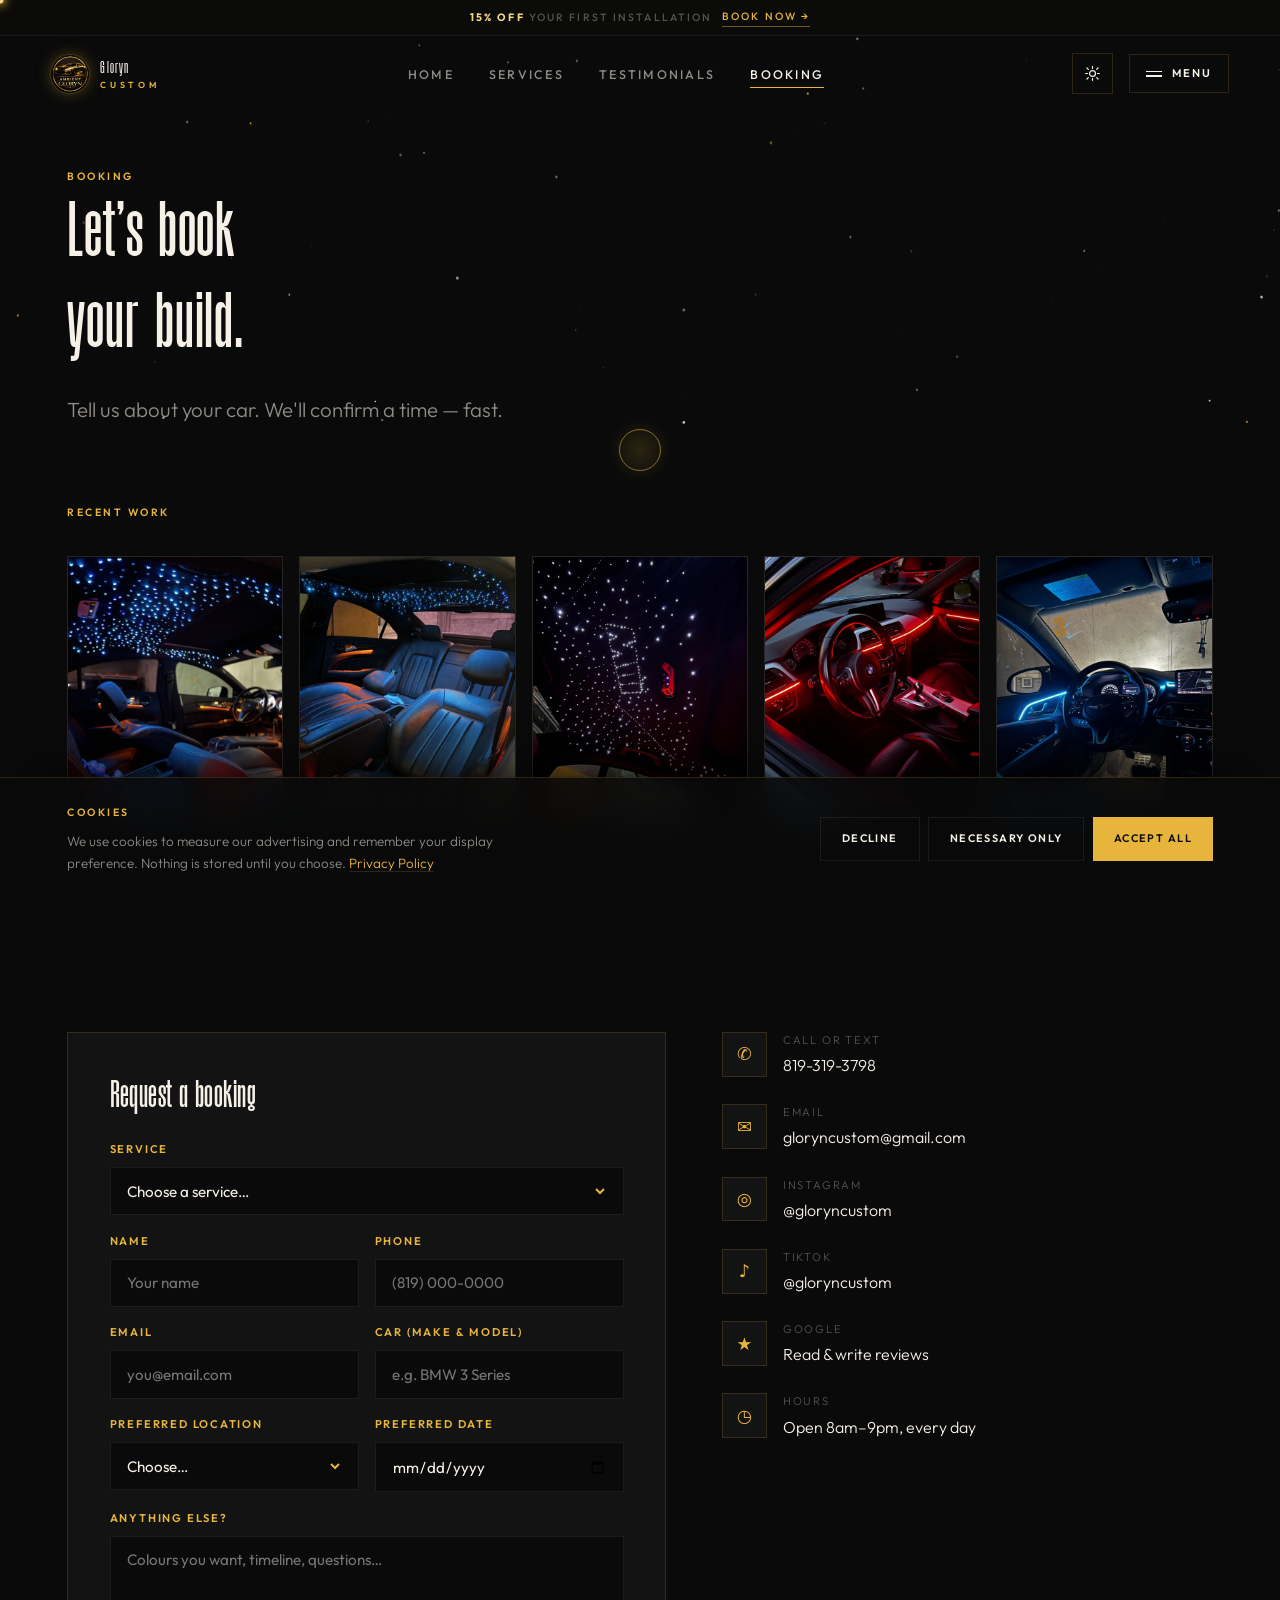
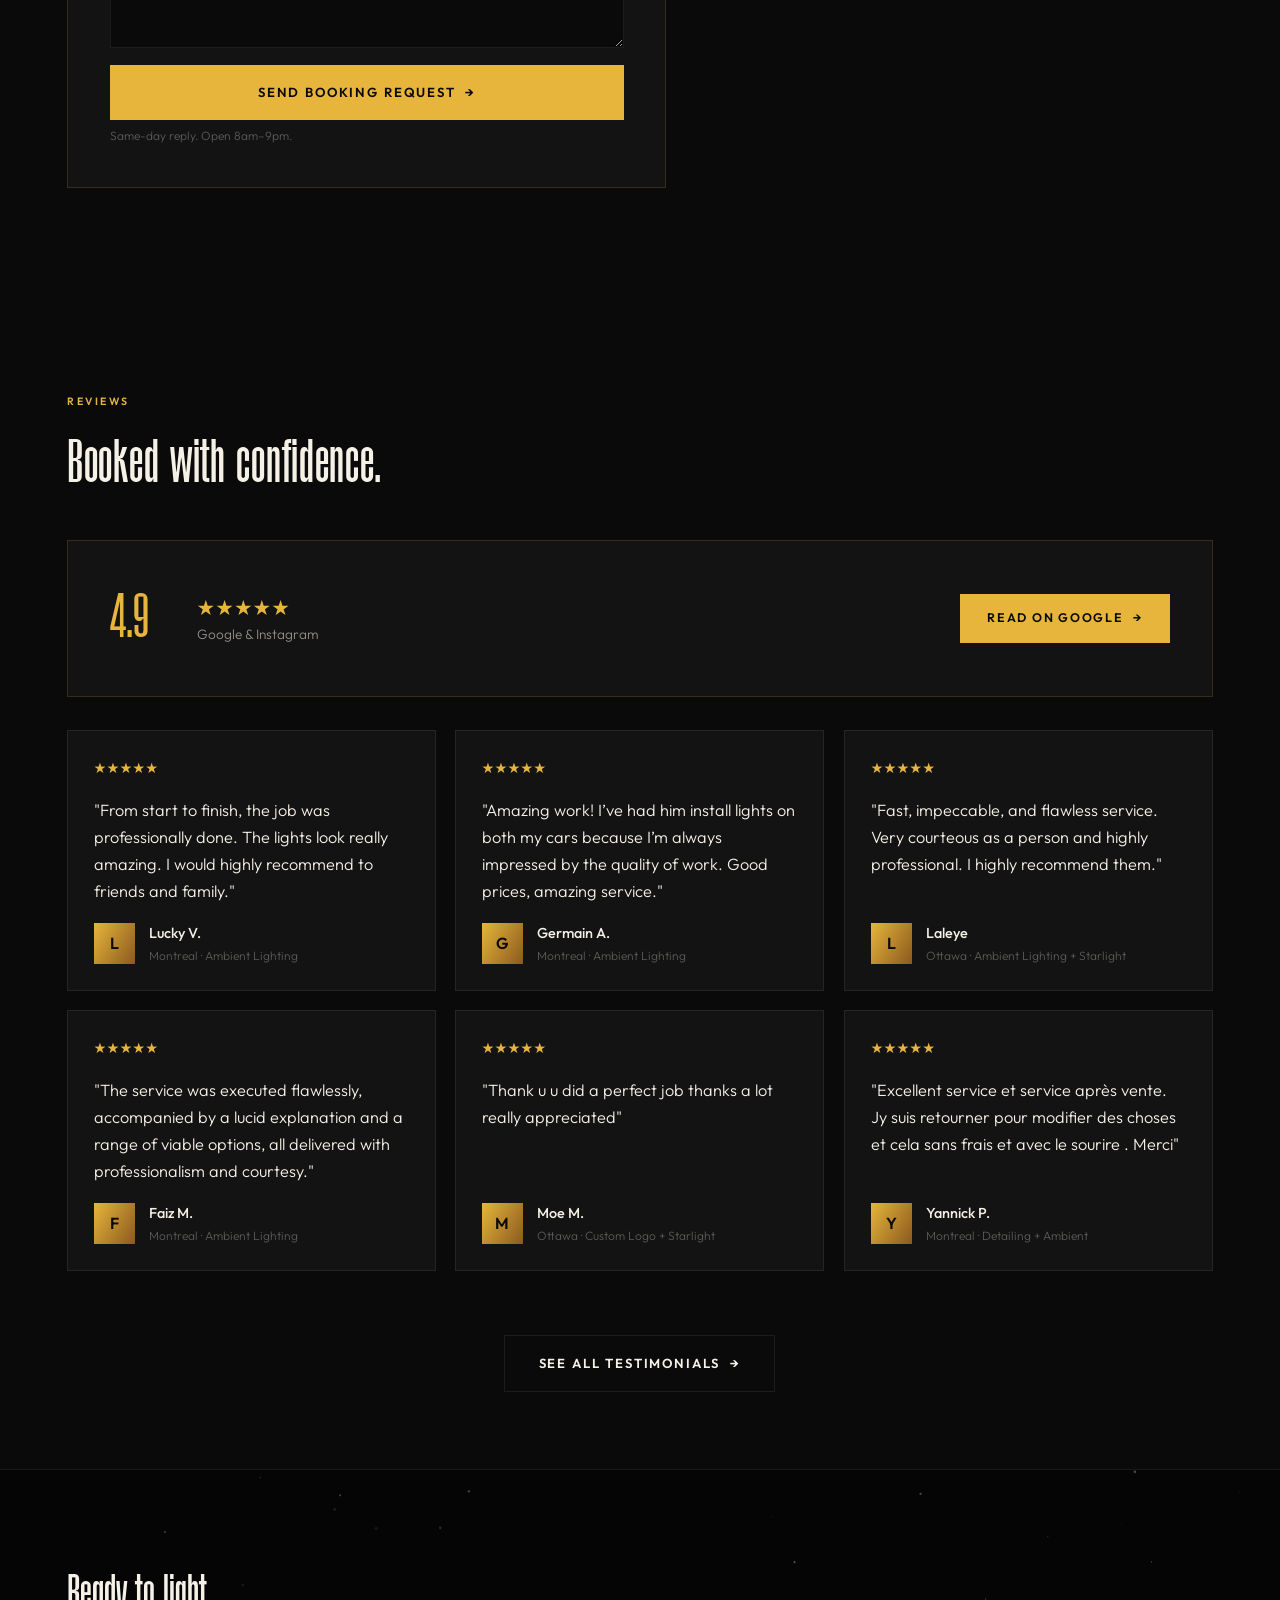
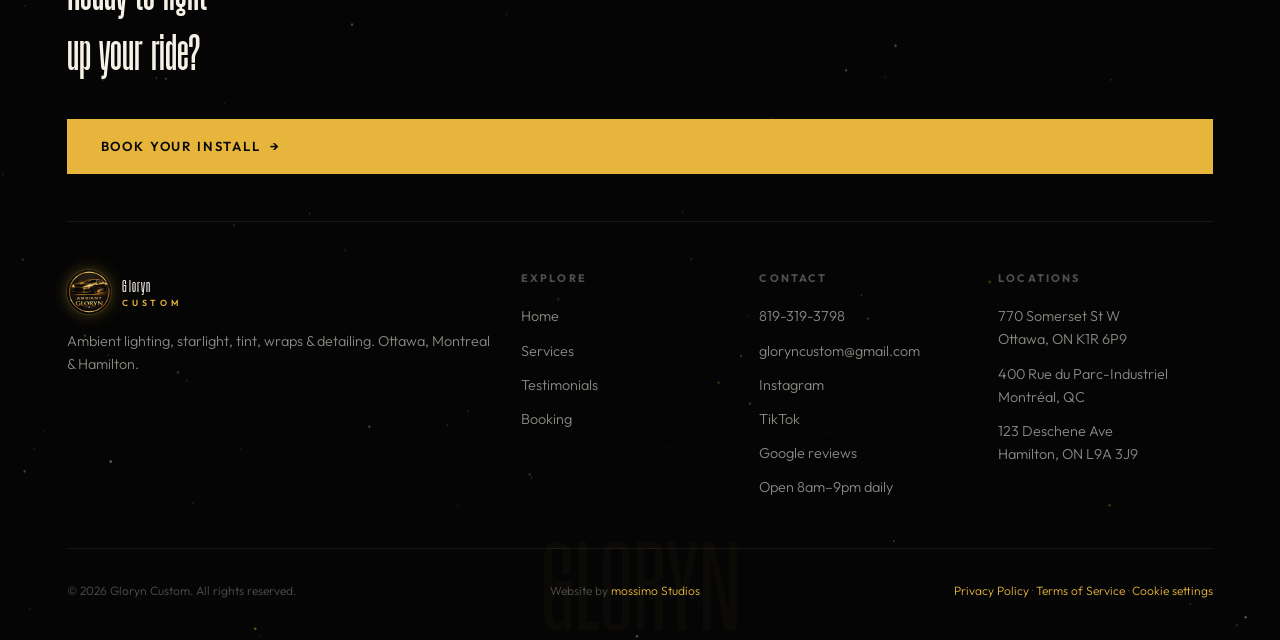
==== commit 68c508bf: "Add Hamilton location; credit mossimo Studios in footers - Add 123 Deschene Ave, Hamilton, ON L9A 3J" ====
--- a/contact.html
+++ b/contact.html
@@ -3,8 +3,8 @@
 <head>
 <meta charset="UTF-8" />
 <meta name="viewport" content="width=device-width, initial-scale=1.0" />
-<title>Booking &amp; Contact — Gloryn Custom | Ottawa &amp; Montreal</title>
-<meta name="description" content="Book your ambient lighting, starlight, tint, wrap or detailing install with Gloryn Custom. Ottawa: 770 Somerset St W. Montreal: 400 Rue du Parc-Industriel. Open 8am–9pm daily." />
+<title>Booking &amp; Contact — Gloryn Custom | Ottawa, Montreal &amp; Hamilton</title>
+<meta name="description" content="Book your ambient lighting, starlight, tint, wrap or detailing install with Gloryn Custom. Ottawa: 770 Somerset St W. Montreal: 400 Rue du Parc-Industriel. Hamilton: 123 Deschene Ave. Open 8am–9pm daily." />
 <meta name="theme-color" content="#0a0a0a" />
 <!-- Google tag (gtag.js) — gated by Consent Mode v2; banner lives in assets/js/site.js -->
 <script>
@@ -87,7 +87,7 @@
     </ul>
   </nav>
   <div class="nav-bottom">
-    <span>Ottawa · Montreal — Open 8am–9pm daily</span>
+    <span>Ottawa · Montreal · Hamilton — Open 8am–9pm daily</span>
     <a href="tel:8193193798">819-319-3798 →</a>
   </div>
 </div>
@@ -185,6 +185,7 @@
                   <option value="" disabled selected>Choose…</option>
                   <option>Ottawa — 770 Somerset St W</option>
                   <option>Montreal — 400 Rue du Parc-Industriel</option>
+                  <option>Hamilton — 123 Deschene Ave</option>
                 </select>
               </div>
               <div class="field">
@@ -314,7 +315,7 @@
     <div class="footer-cols">
       <div class="footer-brand">
         <a class="brand" href="index.html"><img src="assets/img/logo-512.webp" alt="" width="44" height="44" /><span class="brand-name">Gloryn<small>Custom</small></span></a>
-        <p>Ambient lighting, starlight, tint, wraps &amp; detailing. Ottawa &amp; Montreal.</p>
+        <p>Ambient lighting, starlight, tint, wraps &amp; detailing. Ottawa, Montreal &amp; Hamilton.</p>
       </div>
       <div class="footer-col">
         <h4>Explore</h4>
@@ -341,12 +342,13 @@
         <ul>
           <li>770 Somerset St W<br>Ottawa, ON K1R 6P9</li>
           <li>400 Rue du Parc-Industriel<br>Montréal, QC</li>
+          <li>123 Deschene Ave<br>Hamilton, ON L9A 3J9</li>
         </ul>
       </div>
     </div>
     <div class="footer-legal">
       <span>© <span data-year>2026</span> Gloryn Custom. All rights reserved.</span>
-      <span>Website by <a href="https://summit-sites.vercel.app/" target="_blank" rel="noopener">Summit Sites Agency</a></span>
+      <span>Website by <a href="https://mossimo.studio/" target="_blank" rel="noopener">mossimo Studios</a></span>
       <span class="footer-legal__links"><a href="privacy.html">Privacy Policy</a> · <a href="terms.html">Terms of Service</a></span>
     </div>
   </div>
